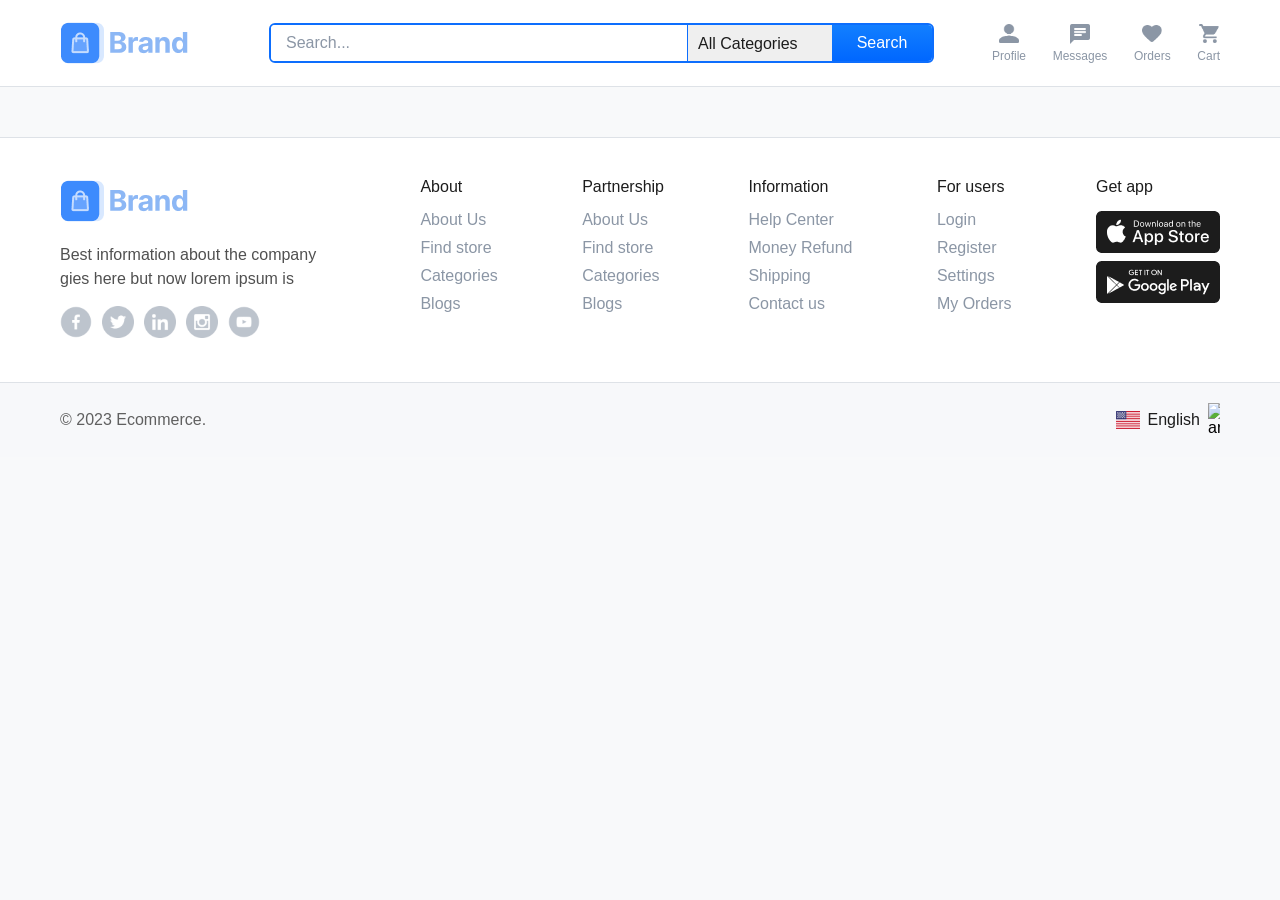
==== Index.html @ 055888f2 "finalized Header & Footer For Week 1" ====
<!DOCTYPE html>
<html lang="en">
<head>
    <meta charset="UTF-8">
    <meta name="viewport" content="width=device-width, initial-scale=1.0">
    <title>web-main</title>
    <link rel="stylesheet" href="style.css">
</head>
<body>
    <header class="main-header">
        <div class="container">
            <div class="logo">
                <img src="assets/Layout/Brand/logo-colored.png" alt="Brand Logo">
            </div>
            <div class="input-container">
                <form action="#" class="input-group">
                    <input type="text" placeholder="Search..." class="search-input">
                    <select class="input-middle">
                        <option value="all">All Categories</option>
                    </select>
                    <button type="submit" class="search-button">Search</button>
                </form>
            </div>
            <div class="user-actions">
            <div class="action-items">
                <img src="assets/header-icons/Profile.png" alt="profile"><span>Profile</span>
            </div>
            <div class="action-items">
                <img src="assets/header-icons/Messages.png" alt="messages"><span>Messages</span>
            </div>
            <div class="action-items">
                <img src="assets/header-icons/Orders.png" alt="orders"><span>Orders</span>
            </div>
            <div class="action-items">
                <img src="assets/header-icons/Cart.png" alt="cart"><span>Cart</span>
            </div>
            </div>
        </div>
    </header>
    <footer class="main-footer">
    <div class="footer-container">
        <div class="footer-col brand-col">
            <div class="footer-logo">
                <img src="assets/Layout/Brand/logo-colored.png" alt="Brand Logo">
            </div>
            <p class="brand-desc">
                Best information about the company gies here but now lorem ipsum is
            </p>
            <div class="social-icons">
                <a href="#"><img src="assets/footer-icons/facebook3.png" alt="fb"></a>
                <a href="#"><img src="assets/footer-icons/twitter.png" alt="tw"></a>
                <a href="#"><img src="assets/footer-icons/linkedin.png" alt="in"></a>
                <a href="#"><img src="assets/footer-icons/instagram.png" alt="ig"></a>
                <a href="#"><img src="assets/footer-icons/youtube.png" alt="yt"></a>
            </div>
        </div>

        <div class="footer-col">
            <h4>About</h4>
            <ul>
                <li><a href="#">About Us</a></li>
                <li><a href="#">Find store</a></li>
                <li><a href="#">Categories</a></li>
                <li><a href="#">Blogs</a></li>
            </ul>
        </div>

        <div class="footer-col">
            <h4>Partnership</h4>
            <ul>
                <li><a href="#">About Us</a></li>
                <li><a href="#">Find store</a></li>
                <li><a href="#">Categories</a></li>
                <li><a href="#">Blogs</a></li>
            </ul>
        </div>

        <div class="footer-col">
            <h4>Information</h4>
            <ul>
                <li><a href="#">Help Center</a></li>
                <li><a href="#">Money Refund</a></li>
                <li><a href="#">Shipping</a></li>
                <li><a href="#">Contact us</a></li>
            </ul>
        </div>

        <div class="footer-col">
            <h4>For users</h4>
            <ul>
                <li><a href="#">Login</a></li>
                <li><a href="#">Register</a></li>
                <li><a href="#">Settings</a></li>
                <li><a href="#">My Orders</a></li>
            </ul>
        </div>

        <div class="footer-col app-col">
            <h4>Get app</h4>
            <div class="app-links">
                <a href="#"><img src="assets/footer-icons/market-button.png" alt="App Store"></a>
                <a href="#"><img src="assets/footer-icons/Group.png" alt="Google Play"></a>
            </div>
        </div>
    </div>

    <div class="footer-bottom">
        <div class="bottom-container">
            <p>© 2023 Ecommerce.</p>
            <div class="language-selector">
    <img src="assets/Layout1/Image/flags/US@2x.png" alt="US Flag" class="flag-img">
    <span>English</span>
    <img src="assets/layout/form/input-group/icon/control/Vector.png" alt="arrow" class="arrow-icon">
</div>
        </div>
    </div>
</footer>
</body>
</html>
---- style.css ----
/* --- Global Styles --- */
* {
    margin: 0;
    padding: 0;
    box-sizing: border-box;
    font-family: 'Inter', sans-serif;
}

body {
    background-color: #f8f9fa;
}

/* --- Layout Container --- */
.container, .footer-container, .bottom-container {
    max-width: 1200px;
    margin: 0 auto;
    padding: 0 20px;
    display: flex;
    justify-content: space-between;
    align-items: center;
}

/* --- HEADER SECTION --- */
.main-header {
    border-bottom: 1px solid #DEE2E7;
    background: #FFFFFF;
    width: 100%;
}

.container {
    height: 86px;
}

.logo img {
    height: 46px;
    display: block;
}

/* Search Bar Group */
.input-group {
    display: flex;
    width: 665px;
    height: 40px;
    border: 2px solid #0D6EFD;
    border-radius: 6px;
    overflow: hidden;
    background-color: #FFFFFF;
}

.search-input {
    flex: 1;
    border: none;
    outline: none;
    padding-left: 15px;
    font-size: 16px;
    color: #1C1C1C;
}

.search-input::placeholder {
    color: #8B96A5;
}

.input-middle {
    width: 145px;
    height: 100%;
    font-weight: 400;
    font-size: 16px;
    padding: 0 30px 0 10px;
    color: #1C1C1C;
    border: none;
    border-left: 1px solid #0D6EFD;
    background-image: url('assets/layout/form/input-group/icon/control/Vector.png');
    background-repeat: no-repeat;
    background-position: right 12px center;
    background-size: 10px;
    appearance: none;
    -webkit-appearance: none;
    cursor: pointer;
    outline: none;
}

.search-button {
    width: 100px;
    height: 100%;
    background: linear-gradient(180deg, #127FFF 0%, #0067FF 100%);
    color: #FFFFFF;
    font-size: 16px;
    font-weight: 500;
    border: none;
    display: flex;
    align-items: center;
    justify-content: center;
    cursor: pointer;
}

/* User Actions (Icons) */
.user-actions {
    display: flex;
    width: 228px; 
    justify-content: space-between; 
}

.action-items {
    display: flex;
    flex-direction: column; 
    align-items: center;
    text-align: center;
    cursor: pointer;
    text-decoration: none;
}

.action-items img {
    width: 20px; 
    height: 20px;
    margin-bottom: 5px;
    object-fit: contain;
}

.action-items span {
    color: #8B96A5; 
    font-size: 12px;
    font-weight: 400;
}

.action-items:hover span {
    color: #0D6EFD; 
}

/* --- FOOTER SECTION --- */
.main-footer {
    background-color: #FFFFFF;
    padding-top: 40px;
    border-top: 1px solid #DEE2E7;
    margin-top: 50px;
}

.footer-container {
    align-items: flex-start; /* Columns ko upar se barabar rakhne ke liye */
    padding-bottom: 40px;
}

.brand-col {
    width: 276px;
}

.brand-desc {
    color: #505050;
    font-size: 16px;
    line-height: 24px;
    margin: 15px 0;
}

.social-icons {
    display: flex;
    gap: 10px;
}

.social-icons img {
    width: 32px;  /* Fixed size for icons */
    height: 32px;
    cursor: pointer;
}

/* Footer Link Columns */
.footer-col h4 {
    font-size: 16px;
    font-weight: 500;
    color: #1C1C1C;
    margin-bottom: 15px;
}

.footer-col ul {
    list-style: none;
}

.footer-col ul li {
    margin-bottom: 10px;
}

.footer-col ul li a {
    text-decoration: none;
    color: #8B96A5; 
    font-size: 16px;
    transition: 0.3s;
}

.footer-col ul li a:hover {
    color: #0D6EFD;
}

/* App Download Column */
.app-col {
    width: 124px;
}

.app-links img {
    width: 124px;
    margin-bottom: 8px;
    cursor: pointer;
    display: block;
}

/* Bottom Copyright Bar */
.footer-bottom {
    background-color: #F7F8FA;
    border-top: 1px solid #DEE2E7;
    padding: 20px 0;
}

.footer-bottom p {
    color: #606060;
    font-size: 16px;
}

.language-selector {
    display: flex;
    align-items: center;
    gap: 8px;
    cursor: pointer;
}

.flag-img {
    width: 24px;
    height: auto;
}

.arrow-icon {
    width: 12px;
    height: auto;
}

.language-selector span {
    font-size: 16px;
    color: #1C1C1C;
}
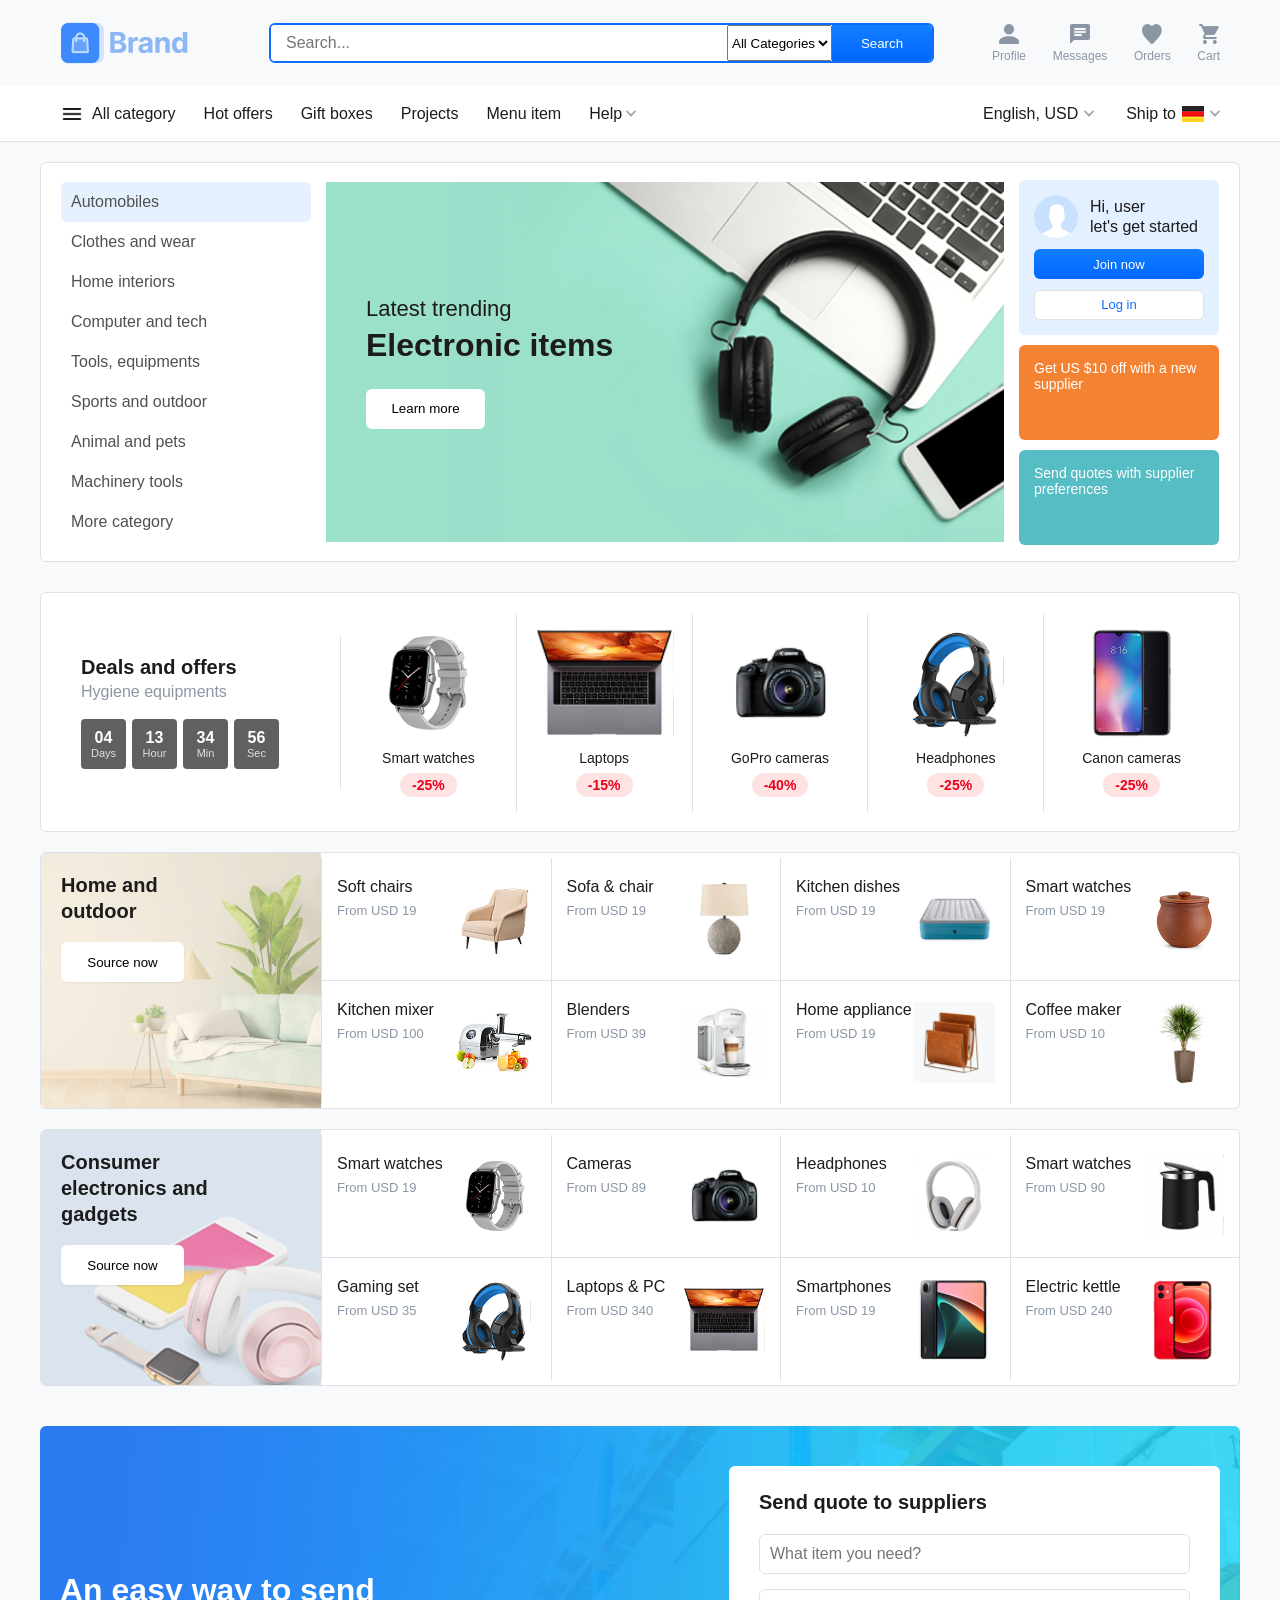
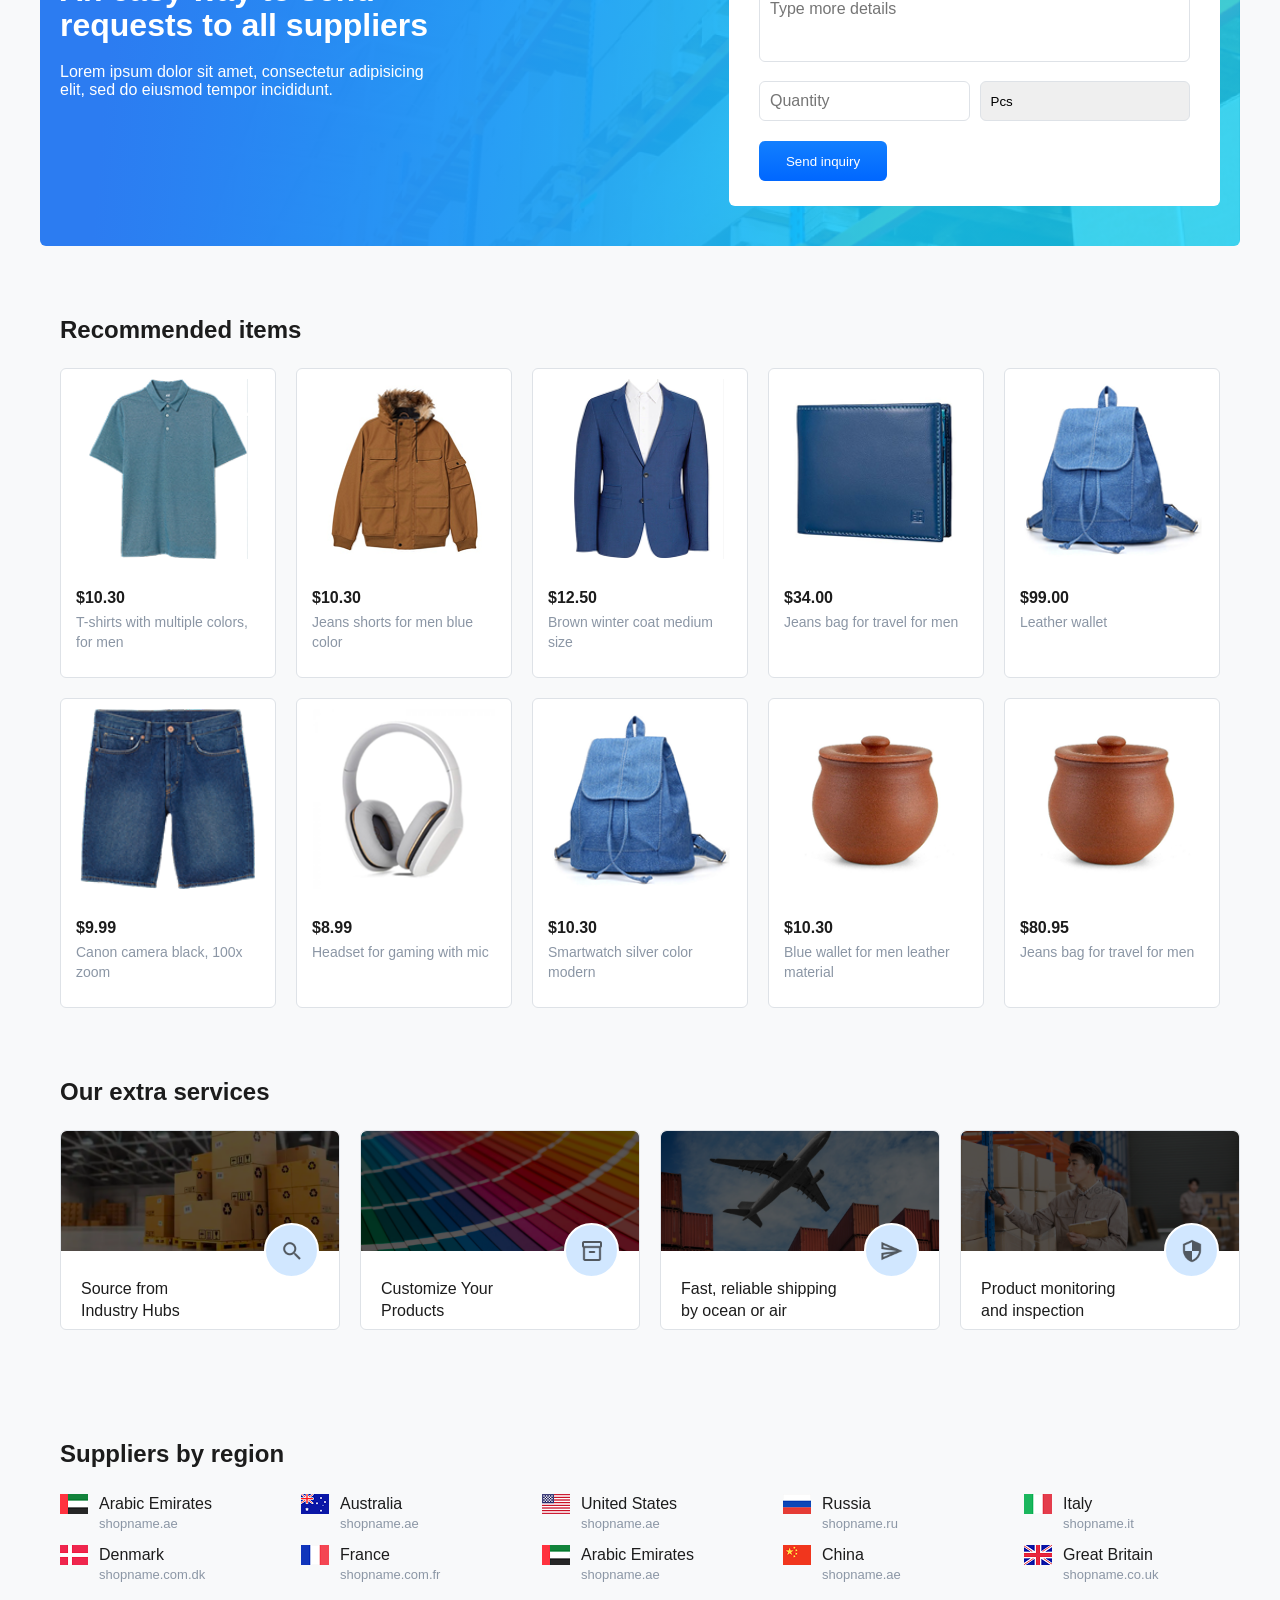
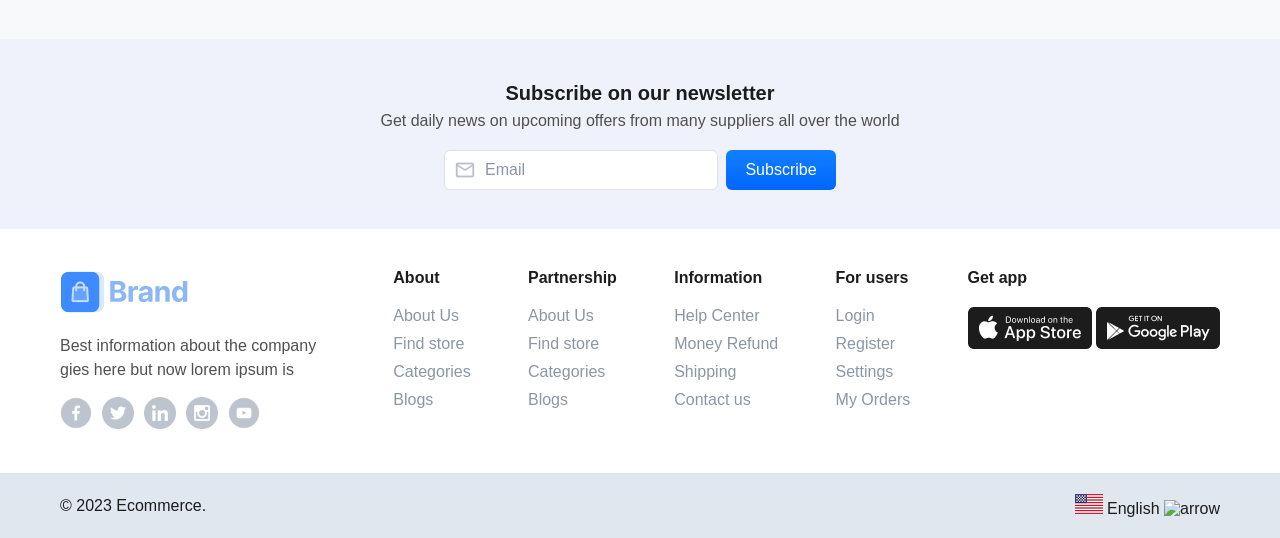
==== commit 6963b9bb: "Final Commit for Week 2 & 3: UI, Responsive & JS Interactivity" ====
--- a/Index.html
+++ b/Index.html
@@ -3,8 +3,9 @@
 <head>
     <meta charset="UTF-8">
     <meta name="viewport" content="width=device-width, initial-scale=1.0">
-    <title>web-main</title>
-    <link rel="stylesheet" href="style.css">
+    <title>Index</title>
+    <link rel="stylesheet" href="Index.css">
+   <!--<link rel="stylesheet" href="style.css">-->
 </head>
 <body>
     <header class="main-header">
@@ -37,6 +38,436 @@
             </div>
         </div>
     </header>
+
+    <nav class="secondary-navbar">
+    <div class="container navbar-inner">
+        <div class="nav-links">
+            <div class="all-category-btn">
+                <img src="assets/header-icons/menu.png" alt="menu" class="menu-icon">
+                <span>All category</span>
+            </div>
+            <ul class="main-nav-list">
+                <li><a href="#">Hot offers</a></li>
+                <li><a href="#">Gift boxes</a></li>
+                <li><a href="#">Projects</a></li>
+                <li><a href="#">Menu item</a></li>
+                <li class="dropdown">
+                    <a href="#">Help</a>
+                    <img src="assets/Layout/Form/input-group/Icon/control/Vector.png" alt="arrow">
+                </li>
+            </ul>
+        </div>
+
+        <div class="nav-settings">
+            <div class="setting-item">
+                <span>English, USD</span>
+                <img src="assets/Layout/Form/input-group/Icon/control/Vector.png" alt="arrow">
+            </div>
+            <div class="setting-item">
+                <span>Ship to</span>
+                <img src="assets/Layout1/Image/flags/DE@2x.png" alt="Flag" class="nav-flag">
+                <img src="assets/Layout/Form/input-group/Icon/control/Vector.png" alt="arrow">
+            </div>
+        </div>
+    </div>
+</nav>
+
+<section class="hero-section">
+    <div class="container hero-inner">
+        
+        <aside class="category-sidebar">
+            <ul>
+                <li class="active"><a href="#">Automobiles</a></li>
+                <li><a href="#">Clothes and wear</a></li>
+                <li><a href="#">Home interiors</a></li>
+                <li><a href="#">Computer and tech</a></li>
+                <li><a href="#">Tools, equipments</a></li>
+                <li><a href="#">Sports and outdoor</a></li>
+                <li><a href="#">Animal and pets</a></li>
+                <li><a href="#">Machinery tools</a></li>
+                <li><a href="#">More category</a></li>
+            </ul>
+        </aside>
+
+        <div class="main-banner">
+            <div class="banner-content">
+                <h3>Latest trending</h3>
+                <h1>Electronic items</h1>
+                <button class="learn-more-btn">Learn more</button>
+            </div>
+        </div>
+
+        <div class="right-panel">
+            <div class="user-card">
+                <div class="user-info">
+                    <img src="assets/Avatar.png" alt="User">
+                    <p>Hi, user <br> let's get started</p>
+                </div>
+                <button class="btn-primary">Join now</button>
+                <button class="btn-secondary">Log in</button>
+            </div>
+            
+            <div class="offer-box orange">
+                <p>Get US $10 off with a new supplier</p>
+            </div>
+            
+            <div class="offer-box teal">
+                <p>Send quotes with supplier preferences</p>
+            </div>
+        </div>
+
+    </div>
+</section>
+
+<section class="deals-section">
+    <div class="container deals-inner">
+        
+        <div class="countdown-box">
+            <div class="deals-info">
+                <h3>Deals and offers</h3>
+                <p>Hygiene equipments</p>
+            </div>
+            <div class="timer">
+                <div class="time-unit"><span>04</span><p>Days</p></div>
+                <div class="time-unit"><span>13</span><p>Hour</p></div>
+                <div class="time-unit"><span>34</span><p>Min</p></div>
+                <div class="time-unit"><span>56</span><p>Sec</p></div>
+            </div>
+        </div>
+
+        <div class="deals-grid">
+            <div class="deal-item">
+                <img src="assets/Image/tech/8.png
+                " alt="Smart watches">
+                <p class="product-name">Smart watches</p>
+                <span class="discount">-25%</span>
+            </div>
+            <div class="deal-item">
+                <img src="assets/Image/tech/image 34.png" alt="Laptops">
+                <p class="product-name">Laptops</p>
+                <span class="discount">-15%</span>
+            </div>
+            <div class="deal-item">
+                <img src="assets/Image/tech/6.png" alt="GoPro cameras">
+                <p class="product-name">GoPro cameras</p>
+                <span class="discount">-40%</span>
+            </div>
+            <div class="deal-item">
+                <img src="assets/Image/tech/image 29.png" alt="Headphones">
+                <p class="product-name">Headphones</p>
+                <span class="discount">-25%</span>
+            </div>
+            <div class="deal-item">
+                <img src="assets/Image/tech/image 23.png" alt="Canon cameras">
+                <p class="product-name">Canon cameras</p>
+                <span class="discount">-25%</span>
+            </div>
+        </div>
+
+    </div>
+</section>
+
+
+
+<section class="category-block">
+    <div class="container block-inner">
+        <div class="block-aside outdoor-bg">
+            <h4>Home and <br> outdoor</h4>
+            <button class="source-btn">Source now</button>
+        </div>
+        <div class="block-grid">
+            <div class="grid-item">
+                <div class="item-info"><p>Soft chairs</p><span>From USD 19</span></div>
+                <img src="assets/Image/interior/1.png" alt="chair">
+            </div>
+            <div class="grid-item">
+                <div class="item-info"><p>Sofa & chair</p><span>From USD 19</span></div>
+                <img src="assets/Image/interior/6.png" alt="lamp">
+            </div>
+            <div class="grid-item">
+                <div class="item-info"><p>Kitchen dishes</p><span>From USD 19</span></div>
+                <img src="assets/Image/interior/image 93.png" alt="dishes">
+            </div>
+            <div class="grid-item">
+                <div class="item-info"><p>Smart watches</p><span>From USD 19</span></div>
+                <img src="assets/Image/interior/3.png" alt="pot">
+            </div>
+            <div class="grid-item">
+                <div class="item-info"><p>Kitchen mixer</p><span>From USD 100</span></div>
+                <img src="assets/Image/interior/9.png" alt="mixer">
+            </div>
+            <div class="grid-item">
+                <div class="item-info"><p>Blenders</p><span>From USD 39</span></div>
+                <img src="assets/Image/interior/8.png" alt="blender">
+            </div>
+            <div class="grid-item">
+                <div class="item-info"><p>Home appliance</p><span>From USD 19</span></div>
+                <img src="assets/Image/interior/7.png" alt="fridge">
+            </div>
+            <div class="grid-item">
+                <div class="item-info"><p>Coffee maker</p><span>From USD 10</span></div>
+                <img src="assets/Image/interior/image 89.png" alt="plant">
+            </div>
+        </div>
+    </div>
+</section>
+
+<section class="category-block">
+    <div class="container block-inner">
+        <div class="block-aside electronics-bg">
+            <h4>Consumer <br> electronics and <br> gadgets</h4>
+            <button class="source-btn">Source now</button>
+        </div>
+        <div class="block-grid">
+            <div class="grid-item">
+                <div class="item-info"><p>Smart watches</p><span>From USD 19</span></div>
+                <img src="assets/Image/tech/8.png" alt="watch">
+            </div>
+            <div class="grid-item">
+                <div class="item-info"><p>Cameras</p><span>From USD 89</span></div>
+                <img src="assets/Image/tech/6.png" alt="camera">
+            </div>
+            <div class="grid-item">
+                <div class="item-info"><p>Headphones</p><span>From USD 10</span></div>
+                <img src="assets/Image/tech/image 86.png" alt="headphone">
+            </div>
+            <div class="grid-item">
+                <div class="item-info"><p>Smart watches</p><span>From USD 90</span></div>
+                <img src="assets/Image/tech/image 85.png" alt="kettle">
+            </div>
+            <div class="grid-item">
+                <div class="item-info"><p>Gaming set</p><span>From USD 35</span></div>
+                <img src="assets/Image/tech/image 29.png" alt="gaming">
+            </div>
+            <div class="grid-item">
+                <div class="item-info"><p>Laptops & PC</p><span>From USD 340</span></div>
+                <img src="assets/Image/tech/image 34.png" alt="laptop">
+            </div>
+            <div class="grid-item">
+                <div class="item-info"><p>Smartphones</p><span>From USD 19</span></div>
+                <img src="assets/Image/tech/image 32.png" alt="phone">
+            </div>
+            <div class="grid-item">
+                <div class="item-info"><p>Electric kettle</p><span>From USD 240</span></div>
+                <img src="assets/Image/tech/image 33.png" alt="kettle">
+            </div>
+        </div>
+    </div>
+</section>
+
+<section class="inquiry-section">
+    <div class="container inquiry-inner">
+        
+        <div class="inquiry-banner">
+            <div class="banner-text">
+                <h2>An easy way to send <br> requests to all suppliers</h2>
+                <p>Lorem ipsum dolor sit amet, consectetur adipisicing <br> elit, sed do eiusmod tempor incididunt.</p>
+            </div>
+        </div>
+
+        <div class="inquiry-form-card">
+            <h3>Send quote to suppliers</h3>
+            <form action="#">
+                <div class="form-group">
+                    <input type="text" placeholder="What item you need?" class="form-input">
+                </div>
+                <div class="form-group">
+                    <textarea placeholder="Type more details" class="form-textarea"></textarea>
+                </div>
+                <div class="form-row">
+                    <input type="number" placeholder="Quantity" class="form-input qty">
+                    <select class="form-select">
+                        <option value="pcs">Pcs</option>
+                        <option value="kg">Kg</option>
+                    </select>
+                </div>
+                <button type="submit" class="send-inquiry-btn">Send inquiry</button>
+            </form>
+        </div>
+
+    </div>
+</section>
+
+<section class="recommended-section">
+    <div class="container-stack">
+        <h3 class="section-title">Recommended items</h3>
+        <div class="recommend-grid">
+            <div class="recommend-card">
+                <img src="assets/Layout/alibaba/Image/cloth/Bitmap.png" alt="T-shirts">
+                <div class="card-info"><p class="price">$10.30</p><p class="desc">T-shirts with multiple colors, for men</p></div>
+            </div>
+            <div class="recommend-card">
+                <img src="assets/Layout/alibaba/Image/cloth/2 1.png" alt="Jacket">
+                <div class="card-info"><p class="price">$10.30</p><p class="desc">Jeans shorts for men blue color</p></div>
+            </div>
+            <div class="recommend-card">
+                <img src="assets/Layout/alibaba/Image/cloth/image 30.png" alt="Suit">
+                <div class="card-info"><p class="price">$12.50</p><p class="desc">Brown winter coat medium size</p></div>
+            </div>
+            <div class="recommend-card">
+                <img src="assets/Layout/alibaba/Image/cloth/image 24.png" alt="Wallet">
+                <div class="card-info"><p class="price">$34.00</p><p class="desc">Jeans bag for travel for men</p></div>
+            </div>
+            <div class="recommend-card">
+                <img src="assets/Layout/alibaba/Image/cloth/image 26.png" alt="Bag">
+                <div class="card-info"><p class="price">$99.00</p><p class="desc">Leather wallet</p></div>
+            </div>
+            <div class="recommend-card">
+                <img src="assets/Layout/alibaba/Image/cloth/Bitmap (2).png" alt="Shorts">
+                <div class="card-info"><p class="price">$9.99</p><p class="desc">Canon camera black, 100x zoom</p></div>
+            </div>
+            <div class="recommend-card">
+                <img src="assets/Layout/alibaba/Image/tech/image 86.png" alt="Headphone">
+                <div class="card-info"><p class="price">$8.99</p><p class="desc">Headset for gaming with mic</p></div>
+            </div>
+            <div class="recommend-card">
+                <img src="assets/Layout/alibaba/Image/cloth/image 26.png" alt="Blue Bag">
+                <div class="card-info"><p class="price">$10.30</p><p class="desc">Smartwatch silver color modern</p></div>
+            </div>
+            <div class="recommend-card">
+                <img src="assets/Layout/alibaba/Image/interior/image 90.png" alt="Pot">
+                <div class="card-info"><p class="price">$10.30</p><p class="desc">Blue wallet for men leather material</p></div>
+            </div>
+            <div class="recommend-card">
+                <img src="assets/Layout/alibaba/Image/interior/image 90.png" alt="Kettle">
+                <div class="card-info"><p class="price">$80.95</p><p class="desc">Jeans bag for travel for men</p></div>
+            </div>
+        </div>
+    </div>
+</section>
+
+<section class="services-section">
+    <div class="container-stack">
+        <h3 class="section-title">Our extra services</h3>
+        <div class="services-grid">
+            <div class="service-card">
+                <div class="service-img-box">
+                    <img src="assets/Layout/alibaba/Image/interior/Mask group.png" alt="Industry Hubs">
+                    <div class="service-icon"><img src="assets/Layout/alibaba/Image/interior/search.png"></div>
+                </div>
+                <p>Source from <br> Industry Hubs</p>
+            </div>
+            <div class="service-card">
+                <div class="service-img-box">
+                    <img src="assets/Layout/alibaba/Image/interior/Mask group1.png" alt="Customize">
+                    <div class="service-icon"><img src="assets/Layout/alibaba/Image/interior/inventory_2.png"></div>
+                </div>
+                <p>Customize Your <br> Products</p>
+            </div>
+            <div class="service-card">
+                <div class="service-img-box">
+                    <img src="assets/Layout/alibaba/Image/interior/Mask group2.png" alt="Shipping">
+                    <div class="service-icon"><img src="assets/Layout/alibaba/Image/interior/send.png"></div>
+                </div>
+                <p>Fast, reliable shipping <br> by ocean or air</p>
+            </div>
+            <div class="service-card">
+                <div class="service-img-box">
+                    <img src="assets/Layout/alibaba/Image/interior/Mask group4.png" alt="Inspection">
+                    <div class="service-icon"><img src="assets/Layout/alibaba/Image/interior/security.png"></div>
+                </div>
+                <p>Product monitoring <br> and inspection</p>
+            </div>
+        </div>
+    </div>
+</section>
+
+<section class="region-section">
+    <div class="container-stack">
+        <h3 class="section-title">Suppliers by region</h3>
+        <div class="region-grid">
+            <div class="region-item">
+                <img src="assets/Layout1/Image/flags/AE@2x.png" alt="UAE">
+                <div class="region-info">
+                    <p class="region-name">Arabic Emirates</p>
+                    <span class="region-url">shopname.ae</span>
+                </div>
+            </div>
+            <div class="region-item">
+                <img src="assets/Layout1/Image/flags/icon.png" alt="Australia">
+                <div class="region-info">
+                    <p class="region-name">Australia</p>
+                    <span class="region-url">shopname.ae</span>
+                </div>
+            </div>
+            <div class="region-item">
+                <img src="assets/Layout1/Image/flags/US@2x.png" alt="United States">
+                <div class="region-info">
+                    <p class="region-name">United States</p>
+                    <span class="region-url">shopname.ae</span>
+                </div>
+            </div>
+            <div class="region-item">
+                <img src="assets/Layout1/Image/flags/RU@2x.png" alt="Russia">
+                <div class="region-info">
+                    <p class="region-name">Russia</p>
+                    <span class="region-url">shopname.ru</span>
+                </div>
+            </div>
+            <div class="region-item">
+                <img src="assets/Layout1/Image/flags/IT@2x.png" alt="Italy">
+                <div class="region-info">
+                    <p class="region-name">Italy</p>
+                    <span class="region-url">shopname.it</span>
+                </div>
+            </div>
+            <div class="region-item">
+                <img src="assets/Layout1/Image/flags/DK@2x.png" alt="Denmark">
+                <div class="region-info">
+                    <p class="region-name">Denmark</p>
+                    <span class="region-url">shopname.com.dk</span>
+                </div>
+            </div>
+            <div class="region-item">
+                <img src="assets/Layout1/Image/flags/FR@2x.png" alt="France">
+                <div class="region-info">
+                    <p class="region-name">France</p>
+                    <span class="region-url">shopname.com.fr</span>
+                </div>
+            </div>
+            <div class="region-item">
+                <img src="assets/Layout1/Image/flags/AE@2x.png" alt="Arabic Emirates">
+                <div class="region-info">
+                    <p class="region-name">Arabic Emirates</p>
+                    <span class="region-url">shopname.ae</span>
+                </div>
+            </div>
+            <div class="region-item">
+                <img src="assets/Layout1/Image/flags/CN@2x.png" alt="China">
+                <div class="region-info">
+                    <p class="region-name">China</p>
+                    <span class="region-url">shopname.ae</span>
+                </div>
+            </div>
+            <div class="region-item">
+                <img src="assets/Layout1/Image/flags/GB@2x.png" alt="Great Britain">
+                <div class="region-info">
+                    <p class="region-name">Great Britain</p>
+                    <span class="region-url">shopname.co.uk</span>
+                </div>
+            </div>
+        </div>
+    </div>
+</section>
+
+<section class="newsletter-section">
+    <div class="newsletter-inner">
+        <div class="newsletter-content">
+            <h3 class="newsletter-title">Subscribe on our newsletter</h3>
+            <p class="newsletter-desc">Get daily news on upcoming offers from many suppliers all over the world</p>
+        </div>
+        <form class="newsletter-form">
+            <div class="email-input-wrapper">
+                <img src="assets/Layout1/Image/flags/email.png" alt="email" class="email-icon-inner">
+                <input type="email" placeholder="Email" class="newsletter-input">
+            </div>
+            <button type="submit" class="subscribe-btn">Subscribe</button>
+        </form>
+    </div>
+</section>
+
+
+
     <footer class="main-footer">
     <div class="footer-container">
         <div class="footer-col brand-col">
@@ -116,4 +547,4 @@
     </div>
 </footer>
 </body>
-</html>+</html>
--- a/Index.css
+++ b/Index.css
@@ -0,0 +1,1091 @@
+
+/* --- 1. Global Styles --- */
+* {
+    margin: 0;
+    padding: 0;
+    box-sizing: border-box;
+    font-family: 'Inter', sans-serif;
+}
+
+body {
+    background-color: #F8F9FA;
+    color: #1C1C1C;
+}
+
+/* --- 2. Standard Layout Container --- */
+.container, .navbar-inner,  .deals-inner, .block-inner, .inquiry-inner, .footer-container, .bottom-container {
+    max-width: 1200px;
+    margin: 0 auto;
+    padding: 0 20px;
+    display: flex;
+    justify-content: space-between;
+    align-items: center;
+}
+/*changes i done*/
+.hero-inner{
+    background: #FFFFFF;
+    border: 1px solid #DEE2E7;
+    border-radius: 6px;
+    padding: 20px;
+    height: 400px; /* Puray container ki height */
+    display: flex;
+    justify-content: space-between; /* Items ko barabar phailane ke liye */
+    align-items: flex-start;
+    gap: 15px; /* Gaps as per Figma */
+}
+
+/* --- 3. MAIN HEADER SECTION --- */
+.main-banner {
+    flex: none; /* Auto stretch band karne ke liye */
+    width: 665px; /* Exact Figma Width */
+    height: 360px; /* Exact Figma Height */
+    background: #ADEBD2 url('assets/Image/backgrounds/Banner-board-800x420\ 2.png') no-repeat right center;
+    background-size: cover;
+    padding: 40px;
+    display: flex;
+    flex-direction: column;
+    justify-content: center;
+}
+/*till this i did */
+.main-header .container {
+    height: 86px;
+}
+
+.logo img {
+    height: 46px;
+    display: block;
+}
+
+.input-group {
+    display: flex;
+    width: 665px;
+    height: 40px;
+    border: 2px solid #0D6EFD;
+    border-radius: 6px;
+    overflow: hidden;
+}
+
+.search-input {
+    flex: 1;
+    border: none;
+    padding-left: 15px;
+    font-size: 16px;
+    outline: none;
+}
+
+.search-button {
+    width: 100px;
+    background: linear-gradient(180deg, #127FFF 0%, #0067FF 100%);
+    color: #FFFFFF;
+    border: none;
+    cursor: pointer;
+    font-weight: 500;
+}
+
+.user-actions {
+    display: flex;
+    width: 228px; 
+    justify-content: space-between; 
+}
+
+.action-items {
+    display: flex;
+    flex-direction: column; 
+    align-items: center;
+    text-align: center;
+    cursor: pointer;
+}
+
+.action-items img {
+    width: 20px; 
+    height: 20px;
+    margin-bottom: 5px;
+}
+
+.action-items span {
+    color: #8B96A5; 
+    font-size: 12px;
+}
+
+/* --- 4. SECONDARY NAVBAR --- */
+.secondary-navbar {
+    height: 56px;
+    background-color: #FFFFFF;
+    border-bottom: 1px solid #DEE2E7;
+    width: 100%;
+}
+
+.navbar-inner {
+    height: 100%;
+}
+
+.nav-links {
+    display: flex;
+    align-items: center;
+}
+
+.all-category-btn {
+    display: flex;
+    align-items: center;
+    gap: 8px;
+    font-weight: 500;
+    font-size: 16px;
+    margin-right: 28px; 
+    cursor: pointer;
+}
+
+.menu-icon {
+    width: 24px;
+}
+
+.main-nav-list {
+    display: flex;
+    list-style: none;
+    gap: 28px;
+}
+
+.main-nav-list li a {
+    text-decoration: none;
+    color: #1C1C1C;
+    font-size: 16px;
+    font-weight: 500;
+}
+
+.dropdown {
+    display: flex;
+    align-items: center;
+    gap: 4px;
+}
+
+.dropdown img, .setting-item img:not(.nav-flag) {
+    width: 10px;
+    height: auto;
+}
+
+.nav-settings {
+    display: flex;
+    gap: 32px;
+}
+
+.setting-item {
+    display: flex;
+    align-items: center;
+    gap: 6px;
+    font-weight: 500;
+    font-size: 16px;
+}
+
+.nav-flag {
+    width: 22px;
+}
+
+/* --- 5. HERO SECTION --- */
+.hero-section {
+    padding: 20px 0;
+}
+
+.hero-inner {
+    background: #FFFFFF;
+    border: 1px solid #DEE2E7;
+    border-radius: 6px;
+    padding: 20px;
+    height: 400px;
+    gap: 15px;
+    align-items: stretch;
+}
+
+.category-sidebar {
+    width: 250px;
+}
+
+.category-sidebar ul {
+    list-style: none;
+}
+
+.category-sidebar ul li {
+    height: 40px;
+    display: flex;
+    align-items: center;
+    padding: 0 10px;
+    border-radius: 6px;
+}
+
+.category-sidebar ul li.active, .category-sidebar ul li:hover {
+    background-color: #E5F1FF;
+}
+
+.category-sidebar ul li a {
+    text-decoration: none;
+    color: #505050;
+    font-size: 16px;
+}
+
+.main-banner {
+    flex: 1;
+    background: #ADEBD2 url('assets/Image/backgrounds/Banner-board-800x420\ 2.png') no-repeat right center;
+    background-size: cover;
+    padding: 40px;
+    display: flex;
+    flex-direction: column;
+    justify-content: center;
+}
+
+.banner-content h3 {
+    font-size: 22px;
+    font-weight: 400;
+    margin-bottom: 5px;
+}
+
+.banner-content h1 {
+    font-size: 32px;
+    font-weight: 700;
+    margin-bottom: 25px;
+}
+
+.learn-more-btn {
+    width: 119px;
+    height: 40px;
+    background: #FFFFFF;
+    border: none;
+    border-radius: 6px;
+    font-weight: 500;
+    cursor: pointer;
+}
+
+.right-panel {
+    width: 200px;
+    display: flex;
+    flex-direction: column;
+    gap: 10px;
+}
+
+.user-card {
+    background: #E3F0FF;
+    padding: 15px;
+    border-radius: 6px;
+    height: 155px;
+    display: flex;
+    flex-direction: column;
+    justify-content: space-between;
+}
+
+.user-info {
+    display: flex;
+    align-items: center;
+    gap: 12px;
+}
+
+.user-info img {
+    width: 44px;
+    height: 44px;
+    border-radius: 50%;
+    object-fit: cover;
+}
+
+.user-info p {
+    font-size: 16px;
+    line-height: 1.2;
+}
+
+.btn-primary {
+    width: 100%;
+    height: 30px;
+    background: linear-gradient(180deg, #127FFF 0%, #0067FF 100%);
+    color: white;
+    border: none;
+    border-radius: 6px;
+    cursor: pointer;
+    font-weight: 500;
+    font-size: 13px;
+}
+
+.btn-secondary {
+    width: 100%;
+    height: 30px;
+    background: white;
+    color: #0D6EFD;
+    border: 1px solid #DEE2E7;
+    border-radius: 6px;
+    cursor: pointer;
+    font-weight: 500;
+    font-size: 13px;
+}
+
+.offer-box {
+    height: 95px;
+    padding: 15px;
+    border-radius: 6px;
+    color: white;
+    font-size: 14px;
+}
+
+.offer-box.orange { background: #F38332; }
+.offer-box.teal { background: #55BDC3; }
+
+/* --- 6. DEALS AND OFFERS SECTION --- */
+.deals-section {
+    padding: 10px 0 20px;
+}
+
+.deals-inner {
+    display: flex;
+    background: #FFFFFF;
+    border: 1px solid #DEE2E7;
+    border-radius: 6px;
+    height: 240px; 
+    padding: 0;
+    overflow: hidden;
+    align-items: stretch;
+}
+
+.countdown-box {
+    width: 280px;
+    padding: 20px;
+    border-right: 1px solid #DEE2E7;
+    display: flex;
+    flex-direction: column;
+    justify-content: center;
+}
+
+.deals-info h3 { 
+    font-size: 20px; 
+    font-weight: 600; 
+    color: #1C1C1C;
+    margin-bottom: 4px;
+}
+
+.deals-info p { 
+    color: #8B96A5; 
+    font-size: 16px; 
+    margin-bottom: 18px; 
+}
+
+.timer { display: flex; gap: 6px; }
+
+.time-unit {
+    width: 45px;
+    height: 50px;
+    background: #606060;
+    color: #FFFFFF;
+    border-radius: 4px;
+    display: flex;
+    flex-direction: column;
+    align-items: center;
+    justify-content: center;
+}
+
+.time-unit span { font-size: 16px; font-weight: 700; }
+.time-unit p { font-size: 11px; opacity: 0.8; }
+
+.deals-grid {
+    flex: 1;
+    display: flex;
+}
+
+.deal-item {
+    flex: 1;
+    display: flex;
+    flex-direction: column;
+    align-items: center;
+    justify-content: center;
+    padding: 15px;
+    border-right: 1px solid #DEE2E7;
+    transition: 0.2s;
+}
+
+.deal-item:last-child { border-right: none; }
+
+.deal-item img {
+    height: 110px;
+    object-fit: contain;
+    margin-bottom: 12px;
+}
+
+.product-name {
+    font-size: 14px;
+    color: #1C1C1C;
+    margin-bottom: 7px;
+}
+
+.discount {
+    background-color: #FFE3E3; 
+    color: #EB001B; 
+    padding: 4px 12px;
+   /* width: 61px;
+    height: 28px;*/
+    border-radius: 20px; 
+   /* display: flex;
+    align-items: center;
+    justify-content: center;*/
+    font-size: 14px;
+    font-weight: 600;
+}
+
+.deal-item:hover { background-color: #F7F8FA; }
+
+/* --- 7. CATEGORY BLOCKS (HOME & ELECTRONICS) --- */
+.category-block {
+    padding-bottom: 20px;
+}
+
+.block-inner {
+    max-width: 1200px;
+    margin: 0 auto;
+    background: #FFFFFF;
+    border: 1px solid #DEE2E7;
+    border-radius: 6px;
+    height: 257px; 
+    display: flex;
+    overflow: hidden; /* */
+    align-items: stretch; /* */
+    
+    /* YEH SABSE ZARURI LINE HAI: */
+    padding: 0 !important; /* Is se wo 20px ka green gap (padding) khatam ho jayega */
+}
+.block-aside {
+    padding: auto; /* Background image khud padding handle karegi content ke liye */
+    flex-shrink: 0; /* Taake container aside ko chota na kare */
+}
+
+/* --- Home and Outdoor Banner Fix --- */
+.outdoor-bg {
+    width: 280px; /* */
+    height: 257px; /* */
+    background-image: url('assets/Image/backgrounds/Group\ 969.png');
+    background-repeat: no-repeat;
+    background-position: left center;
+    background-size: cover; /* Ye image ko proportional rakhte hue box fill karega */
+    padding: 20px;
+    display: flex;
+    flex-direction: column;
+    justify-content: flex-start;
+    border-radius: 6px 0 0 6px; /* Sirf left side ke corners round honge */
+    margin: 0; /* Kisi bhi qism ka margin hata dein */
+}
+
+/* --- Consumer Electronics Banner Fix --- */
+.electronics-bg {
+    width: 280px; /* */
+    height: 257px; /* */
+    background-image: url('assets/Image/backgrounds/image\ 98.png');
+    background-repeat: no-repeat;
+    background-position: center;
+    background-size: cover; /* Bilkul edges tak image phel jayegi */
+    padding: 20px;
+    display: flex;
+    flex-direction: column;
+    justify-content: flex-start;
+    border-radius: 6px 0 0 6px;
+    margin: 0;
+}
+.block-aside h4 {
+    font-size: 20px; /* */
+    font-weight: 600;
+    line-height: 26px;
+    margin-bottom: 18px;
+    position: relative; /* Image ke upar text clear dikhane ke liye */
+    z-index: 2;
+}
+
+.source-btn {
+    width: 123px; /* */
+    height: 40px;
+    background: #FFFFFF;
+    border: none;
+    border-radius: 6px;
+    font-weight: 500;
+    cursor: pointer;
+    box-shadow: 0px 1px 2px rgba(56, 56, 56, 0.08);
+    position: relative;
+    z-index: 2;
+}
+.block-grid {
+    flex: 1;
+    display: grid;
+    grid-template-columns: repeat(4, 1fr);
+    grid-template-rows: repeat(2, 1fr);
+}
+
+.grid-item {
+    padding: 20px 15px;
+    border-left: 1px solid #DEE2E7;
+    border-bottom: 1px solid #DEE2E7;
+    display: flex;
+    justify-content: space-between;
+    transition: 0.2s;
+    cursor: pointer;
+}
+
+.grid-item:nth-child(n+5) { border-bottom: none; }
+
+.item-info p {
+    font-size: 16px;
+    color: #1C1C1C;
+    margin-bottom: 5px;
+}
+
+.item-info span {
+    font-size: 13px;
+    color: #8B96A5;
+}
+
+.grid-item img {
+    width: 82px;
+    height: 82px;
+    object-fit: contain;
+    align-self: flex-end;
+}
+
+.grid-item:hover { background-color: #F7F8FA; }
+
+/* --- 8. INQUIRY SECTION --- */
+.inquiry-section {
+    padding: 20px 0;
+}
+
+.inquiry-inner {
+    height: 420px; 
+    background: linear-gradient(94.99deg, #2C7CF1 7.1%, rgba(0, 209, 255, 0.5) 70.59%), 
+                url('assets/Image/backgrounds/Group\ 982.png') no-repeat center/cover;
+    border-radius: 6px;
+    padding: 40px; 
+    align-items: flex-start; 
+}
+
+.inquiry-banner {
+    max-width: 440px; 
+    color: #FFFFFF;
+}
+
+.inquiry-banner h2 {
+    font-size: 32px; 
+    font-weight: 600;
+    margin-bottom: 20px;
+    line-height: 1.1;
+}
+
+.inquiry-form-card {
+    width: 491px; 
+    background: #FFFFFF;
+    border-radius: 6px;
+    padding: 25px 30px;
+}
+
+.inquiry-form-card h3 {
+    font-size: 20px; 
+    font-weight: 600;
+    margin-bottom: 20px;
+}
+
+.form-group { margin-bottom: 15px; }
+
+.form-input, .form-textarea {
+    width: 100%;
+    border: 1px solid #DEE2E7; 
+    border-radius: 6px;
+    padding: 10px;
+    font-size: 16px;
+    outline: none;
+}
+
+.form-input { height: 40px; }
+.form-textarea { height: 73px; resize: none; }
+
+.form-row {
+    display: flex;
+    gap: 10px;
+    margin-bottom: 20px;
+}
+
+.qty-input {
+    width: 111px;
+    height: 40px;
+    border: 1px solid #DEE2E7;
+    border-radius: 6px;
+    padding: 0 10px;
+}
+
+.form-select-container {
+    position: relative;
+    width: 111px;
+}
+
+.form-select {
+    width: 100%;
+    height: 40px;
+    border: 1px solid #DEE2E7;
+    border-radius: 6px;
+    padding: 0 10px;
+    appearance: none; 
+    background-image: url('assets/expand_more.png'); 
+    background-repeat: no-repeat;
+    background-position: right 10px center;
+    background-size: 12px;
+}
+
+.send-inquiry-btn {
+    width: 128px;
+    height: 40px;
+    background: linear-gradient(180deg, #127FFF 0%, #0067FF 100%);
+    color: #FFFFFF;
+    border: none;
+    border-radius: 6px;
+    font-weight: 500;
+    cursor: pointer;
+}
+
+/* --- 9. RECOMMENDED ITEMS (220px x 310px as per Figma) --- */
+.recommended-section { padding: 30px 0; }
+.section-title { font-size: 24px; font-weight: 600; margin-bottom: 20px; }
+
+.recommend-grid {
+    display: grid;
+    grid-template-columns: repeat(5, 1fr); /* Row mein 5 items */
+    gap: 20px;
+}
+
+.recommend-card {
+    background: #FFFFFF;
+    border: 1px solid #DEE2E7;
+    border-radius: 6px;
+    padding: 10px;
+    height: 310px;
+    display: flex;
+    flex-direction: column;
+    transition: 0.3s;
+}
+
+.recommend-card img {
+    width: 100%;
+    height: 180px;
+    object-fit: contain;
+    margin-bottom: 15px;
+}
+
+.card-info { padding: 5px; }
+.recommend-card .price { font-size: 16px; font-weight: 600; margin-bottom: 5px; }
+.recommend-card .desc { font-size: 14px; color: #8B96A5; line-height: 20px; }
+
+/* --- 10. EXTRA SERVICES (280px x 200px as per Figma) --- */
+.services-section { padding-bottom: 50px; }
+.services-grid { display: grid; grid-template-columns: repeat(4, 1fr); gap: 20px; }
+
+.service-card {
+    background: #FFFFFF;
+    border: 1px solid #E0E0E0;
+    border-radius: 6px;
+    height: 200px;
+    width: 280px;
+    position: relative;
+    overflow: visible; /* Forces circle to show outside */
+}
+
+.service-img-box {
+    height: 120px;
+    position: relative;
+    background: #000;
+    border-radius: 6px 6px 0 0;
+    overflow: visible; /* Crucial for icon overlap */
+}
+
+.service-img-box img { width: 100%; height: 100%; object-fit: cover; border-radius: 6px 6px 0 0; opacity: 0.8; }
+
+.service-icon {
+    width: 55px; 
+    height: 55px;
+    background: #D1E7FF;
+    border: 2px solid #FFFFFF;
+    border-radius: 50%;
+    display: flex;
+    align-items: center;
+    justify-content: center;
+    position: absolute;
+    bottom: -27.5px; /* Exactly half-out */
+    right: 20px;
+    z-index: 99;
+}
+.service-icon img { 
+    width: 24px; /* Fixed small size */
+    height: 24px; 
+    object-fit: contain; 
+}
+
+.service-card p {
+    padding: 40px 20px 0px 20px; /* Spacing from left border and top icon */
+    font-size: 16px;
+    font-weight: 500;
+    line-height: 22px;
+}
+
+/* --- 11. FOOTER SECTION --- */
+.main-footer {
+    background-color: #FFFFFF;
+    padding-top: 40px;
+    border-top: 1px solid #DEE2E7;
+    margin-top: 60px;
+}
+
+.footer-container {
+    align-items: flex-start;
+    padding-bottom: 40px;
+}
+
+.brand-col { width: 276px; }
+
+.brand-desc {
+    color: #505050;
+    font-size: 16px;
+    line-height: 24px;
+    margin: 15px 0;
+}
+
+.social-icons { display: flex; gap: 10px; }
+.social-icons img { width: 32px; height: 32px; }
+
+.footer-col h4 {
+    font-size: 16px;
+    font-weight: 600;
+    margin-bottom: 15px;
+}
+
+.footer-col ul { list-style: none; }
+.footer-col ul li { margin-bottom: 10px; }
+.footer-col ul li a {
+    text-decoration: none;
+    color: #8B96A5;
+    font-size: 16px;
+}
+
+.footer-bottom {
+    background-color: #F7F8FA;
+    border-top: 1px solid #DEE2E7;
+    padding: 20px 0;
+}
+
+/* --- 1. Global & Header/Footer Protected --- */
+* { margin: 0; padding: 0; box-sizing: border-box; font-family: 'Inter', sans-serif; }
+body { background-color: #f8f9fa; color: #1C1C1C; }
+
+/* Original Container for Flex sections (Header/Nav/Footer Bottom) [cite: 214-215] */
+.container, .navbar-inner, .hero-inner, .deals-inner, .block-inner, .inquiry-inner, .bottom-container {
+    max-width: 1200px;
+    margin: 0 auto;
+    padding: 0 20px;
+    display: flex;
+    justify-content: space-between;
+    align-items: center;
+}
+
+/* --- NEW FIX: For Vertical Stacking (Recommended & Services) --- */
+.container-stack {
+    max-width: 1200px;
+    margin: 0 auto;
+    padding: 20px;
+    display: block !important; /* Heading upar, Grid niche */
+}
+
+.section-title {
+    font-size: 24px; /* */
+    font-weight: 600; /* */
+    margin-bottom: 24px;
+    text-align: left;
+}
+
+/* --- GRID LAYOUTS --- */
+.recommend-grid { display: grid; grid-template-columns: repeat(5, 1fr); gap: 20px; }
+.services-grid { display: grid; grid-template-columns: repeat(4, 1fr); gap: 20px; }
+
+/* --- RECOMMENDED CARDS --- */
+.recommend-card { background: #FFF; border: 1px solid #DEE2E7; border-radius: 6px; padding: 10px; height: 310px; display: flex; flex-direction: column; }
+.recommend-card img { width: 100%; height: 180px; object-fit: contain; }
+.recommend-card .price { font-size: 16px; font-weight: 600; margin-top: 10px; }
+.recommend-card .desc { font-size: 14px; color: #8B96A5; margin-top: 5px; line-height: 20px; }
+
+/* --- SERVICES CARDS --- */
+.service-card { background: #FFF; border: 1px solid #DEE2E7; border-radius: 6px; overflow: hidden; height: 200px; position: relative; }
+.service-img-box { height: 120px; position: relative; background: #000; }
+.service-img-box img { width: 100%; height: 100%; object-fit: cover; opacity: 0.7; }
+.service-icon { width: 55px; height: 55px; background: #D1E7FF; border: 2px solid #FFF; border-radius: 50%; display: flex; align-items: center; justify-content: center; position: absolute; bottom: -27px; right: 20px; }
+.service-icon img { width: 24px; height: 24px; object-fit: contain; }
+.service-card p {font-family: 'Inter', sans-serif;
+    font-size: 16px;
+    font-weight: 500 ;
+    line-height: 22px;
+    color: #1C1C1C;
+    /* Box ke andar alignment Figma jaisi karne ke liye */
+    width: 215px; /* Figma Width */
+    padding: 27px 20px 20px 20px;/* padding: 35px 20px 10px; font-weight: 500; font-size: 16px;*/ }
+
+/* --- FOOTER SECTION (RESTORED ALIGNMENT [cite: 297-302]) --- */
+.main-footer { background-color: #FFFFFF; padding-top: 40px; border-top: none; margin-top: 0; }
+.footer-container { 
+    max-width: 1200px; 
+    margin: 0 auto; 
+    display: flex !important; /* Original Side-by-Side look */
+    justify-content: space-between;
+    align-items: flex-start !important; 
+    padding-bottom: 40px; 
+}
+.footer-col ul { list-style: none; }
+.footer-col h4 { margin-bottom: 20px; font-size: 16px; font-weight: 600; }
+.footer-col li { margin-bottom: 10px; list-style: none; }
+.footer-col a { text-decoration: none; color: #8B96A5; font-size: 16px; }
+.footer-bottom { background-color: #E0E7EE; border-top: 1px solid #DEE2E7; padding: 20px 0; }
+
+/* --- Suppliers Region Section --- */
+.region-section {
+    padding: 20px 0 40px; 
+    background-color: #F8F9FA;
+}
+
+/* Grid height as per Figma: 138px approx including title gap */
+.region-grid {
+    display: grid;
+    grid-template-columns: repeat(5, 1fr); /* 5 items in a row */
+    grid-template-rows: repeat(2, 1fr);    /* 2 rows */
+    gap: 15px 20px;
+}
+
+/* Item layout */
+.region-item {
+    display: flex;
+    align-items: flex-start;
+    gap: 11px;
+    width: 221px; /* */
+    height: 36px;  /* */
+}
+
+/* Flag Icon: 28x20px */
+.region-item img {
+    width: 28px;
+    height: 20px;
+    margin-top: 2px; /* Alignment fix */
+}
+
+.region-info {
+    display: flex;
+    flex-direction: column;
+}
+
+/* Name: 16px Inter Normal */
+.region-name {
+    font-size: 16px;
+    font-weight: 400;
+    color: #1C1C1C;
+    line-height: 24px;
+}
+
+/* Subtitle: 13px Inter Gray */
+.region-url {
+    font-size: 13px;
+    font-weight: 400;
+    color: #8B96A5; /* Gray color for subtitle */
+    line-height: 16px;
+}
+
+/* --- Newsletter Section --- */
+.newsletter-section {
+    width: 100%;
+    height: 190px; /* */
+    background-color: #EFF2FA; /* Light gray background */
+    display: flex;
+    justify-content: center;
+    align-items: center;
+    text-align: center;
+    padding: 20px 0;
+    margin-bottom: 0;
+    border-bottom: none;
+}
+
+.newsletter-inner {
+    width: 617px; /* Total content width */
+    display: flex;
+    flex-direction: column;
+    align-items: center;
+    background-color: transparent;
+    border: none;
+}
+
+/* Title: 20px Inter Semi Bold */
+.newsletter-title {
+    font-size: 20px;
+    font-weight: 600;
+    color: #1C1C1C;
+    margin-bottom: 5px;
+    line-height: 28px;
+}
+
+/* Description: 16px Inter Regular */
+.newsletter-desc {
+    font-size: 16px;
+    font-weight: 400;
+    color: #505050;
+    margin-bottom: 20px;
+}
+
+/* Form Layout */
+.newsletter-form {
+    display: flex;
+    gap: 8px; /* Gap between input and button */
+}
+
+/* Input Wrapper for Icon */
+.email-input-wrapper {
+    position: relative;
+    width: 274px; /* */
+    height: 40px;
+}
+
+.email-icon-inner {
+    position: absolute;
+    left: 10px;
+    top: 50%;
+    transform: translateY(-50%);
+    width: 22px; /* */
+    height: 22px;
+    opacity: 0.6;
+}
+
+/* Input Field: 16px Inter */
+.newsletter-input {
+    width: 274px; /* Exact width */
+    height: 40px; /* Exact height */
+    background-color: #FFFFFF; /* Input box white hona chahiye */
+    border: 1px solid #DEE2E7;
+    border-radius: 6px;
+    padding: 0 10px 0 40px; /* Space for icon */
+    font-size: 16px;
+    outline: none;
+}
+
+.newsletter-input::placeholder {
+    color: #8B96A5; /* */
+}
+
+/* Button: 110px Width, Blue Gradient */
+.subscribe-btn {
+    width: 110px;
+    height: 40px;
+    background: linear-gradient(180deg, #127FFF 0%, #0067FF 100%);
+    color: #FFFFFF;
+    border: none;
+    border-radius: 6px;
+    font-weight: 500;
+    font-size: 16px;
+    cursor: pointer;
+}
+
+
+
+
+
+
+
+
+
+
+
+
+
+
+
+
+
+
+
+
+
+
+
+/* --- 📱 Mobile Responsive Overrides (max-width: 480px) --- */
+@media (max-width: 480px) {
+    
+    /* 1. Global Container Reset [cite: 237, 238] */
+    .container, .navbar-inner, .hero-inner, .deals-inner, .block-inner, .inquiry-inner, .container-stack {
+        width: 100% !important;
+        max-width: 100% !important;
+        padding: 15px !important;
+        flex-direction: column !important; /* Items ko aik ke niche aik laane ke liye */
+        height: auto !important; /* Fixed heights khatam */
+        gap: 20px !important;
+    }
+
+    /* 2. Header & Search Fix [cite: 250, 254] */
+    .main-header .container {
+        display: flex !important;
+        flex-wrap: wrap !important;
+    }
+    .logo { order: 1; width: auto !important; }
+    .user-actions { 
+        order: 2; 
+        width: auto !important; 
+        gap: 15px !important;
+    }
+    .input-container { 
+        order: 3; 
+        width: 100% !important; 
+        margin-top: 10px !important; 
+    }
+    .input-group { 
+        width: 100% !important; /* Desktop ki 665px width khatam [cite: 87] */
+    }
+    .input-middle { display: none; } /* Mobile par category dropdown hide [cite: 267] */
+
+    /* 3. Hero Section Reset [cite: 102, 243] */
+    .hero-section { padding: 10px 0 !important; }
+    .category-sidebar, .right-panel { display: none !important; } /* Mobile par sidebar hide [cite: 10] */
+    .main-banner {
+        width: 100% !important;
+        height: 200px !important;
+        padding: 20px !important;
+        background-position: center !important;
+    }
+    .banner-content h1 { font-size: 24px !important; }
+
+    /* 4. Deals & Offers [cite: 245, 246] */
+    .deals-inner { height: auto !important; }
+    .countdown-box { 
+        width: 100% !important; 
+        border-right: none !important; 
+        border-bottom: 1px solid #DEE2E7; 
+        padding: 15px !important;
+    }
+    .deals-grid {
+        display: grid !important;
+        grid-template-columns: repeat(2, 1fr) !important; /* 2 items per row [cite: 245] */
+        width: 100% !important;
+    }
+    .deal-item { border-bottom: 1px solid #DEE2E7; }
+
+    /* 5. Category Blocks (Home/Electronics) [cite: 149, 248] */
+    .block-inner { height: auto !important; flex-direction: column !important; }
+    .block-aside { 
+        width: 100% !important; 
+        height: 150px !important; 
+        border-radius: 6px 6px 0 0 !important; 
+    }
+    .block-grid {
+        grid-template-columns: repeat(2, 1fr) !important; /* 4 ki jagah 2 columns [cite: 149] */
+        grid-template-rows: auto !important;
+    }
+
+    /* 6. Recommended Items [cite: 166, 255] */
+    .recommend-grid {
+        grid-template-columns: repeat(2, 1fr) !important; /* Mobile par 2 columns [cite: 255] */
+        gap: 10px !important;
+    }
+    .recommend-card { height: auto !important; }
+
+    /* 7. Extra Services & Regions [cite: 171, 212] */
+    .services-grid, .region-grid {
+        grid-template-columns: repeat(1, 1fr) !important; /* 1 item per row */
+    }
+    .service-card { width: 100% !important; }
+
+    /* 8. Footer Fix [cite: 207] */
+    .footer-container {
+        flex-direction: column !important;
+        gap: 30px !important;
+    }
+    .brand-col { width: 100% !important; }
+}
--- a/style.css
+++ b/style.css
@@ -1,4 +1,4 @@
-/* --- Global Styles --- */
+/* --- 1. Global Styles --- */
 * {
     margin: 0;
     padding: 0;
@@ -7,27 +7,28 @@
 }
 
 body {
-    background-color: #f8f9fa;
-}
-
-/* --- Layout Container --- */
-.container, .footer-container, .bottom-container {
+    background-color: #F8F9FA;
+    color: #1C1C1C;
+}
+
+/* --- 2. Standard Layout Container --- */
+.container, .navbar-inner, .footer-container, .bottom-container {
     max-width: 1200px;
     margin: 0 auto;
     padding: 0 20px;
     display: flex;
     justify-content: space-between;
     align-items: center;
-}
-
-/* --- HEADER SECTION --- */
+    margin-top: 20px;
+}
+
+/* --- 3. MAIN HEADER SECTION --- */
 .main-header {
+    background-color: #FFFFFF;
     border-bottom: 1px solid #DEE2E7;
-    background: #FFFFFF;
-    width: 100%;
-}
-
-.container {
+}
+
+.main-header .container {
     height: 86px;
 }
 
@@ -36,7 +37,6 @@
     display: block;
 }
 
-/* Search Bar Group */
 .input-group {
     display: flex;
     width: 665px;
@@ -44,56 +44,34 @@
     border: 2px solid #0D6EFD;
     border-radius: 6px;
     overflow: hidden;
-    background-color: #FFFFFF;
 }
 
 .search-input {
     flex: 1;
     border: none;
+    padding-left: 15px;
+    font-size: 16px;
     outline: none;
-    padding-left: 15px;
-    font-size: 16px;
-    color: #1C1C1C;
-}
-
-.search-input::placeholder {
-    color: #8B96A5;
 }
 
 .input-middle {
-    width: 145px;
-    height: 100%;
-    font-weight: 400;
-    font-size: 16px;
-    padding: 0 30px 0 10px;
-    color: #1C1C1C;
     border: none;
     border-left: 1px solid #0D6EFD;
-    background-image: url('assets/layout/form/input-group/icon/control/Vector.png');
-    background-repeat: no-repeat;
-    background-position: right 12px center;
-    background-size: 10px;
-    appearance: none;
-    -webkit-appearance: none;
-    cursor: pointer;
+    padding: 0 10px;
     outline: none;
+    background: white;
+    cursor: pointer;
 }
 
 .search-button {
     width: 100px;
-    height: 100%;
     background: linear-gradient(180deg, #127FFF 0%, #0067FF 100%);
     color: #FFFFFF;
-    font-size: 16px;
-    font-weight: 500;
-    border: none;
-    display: flex;
-    align-items: center;
-    justify-content: center;
-    cursor: pointer;
-}
-
-/* User Actions (Icons) */
+    border: none;
+    cursor: pointer;
+    font-weight: 500;
+}
+
 .user-actions {
     display: flex;
     width: 228px; 
@@ -106,42 +84,103 @@
     align-items: center;
     text-align: center;
     cursor: pointer;
-    text-decoration: none;
 }
 
 .action-items img {
     width: 20px; 
     height: 20px;
     margin-bottom: 5px;
-    object-fit: contain;
 }
 
 .action-items span {
     color: #8B96A5; 
     font-size: 12px;
-    font-weight: 400;
-}
-
-.action-items:hover span {
-    color: #0D6EFD; 
-}
-
-/* --- FOOTER SECTION --- */
+}
+
+/* --- 4. SECONDARY NAVBAR --- */
+.secondary-navbar {
+    height: 56px;
+    background-color: #FFFFFF;
+    border-bottom: 1px solid #DEE2E7;
+    width: 100%;
+}
+
+.navbar-inner {
+    height: 100%;
+}
+
+.nav-links {
+    display: flex;
+    align-items: center;
+}
+
+.all-category-btn {
+    display: flex;
+    align-items: center;
+    gap: 8px;
+    font-weight: 500;
+    font-size: 16px;
+    margin-right: 28px; 
+    cursor: pointer;
+}
+
+.menu-icon {
+    width: 24px;
+}
+
+.main-nav-list {
+    display: flex;
+    list-style: none;
+    gap: 28px;
+}
+
+.main-nav-list li a {
+    text-decoration: none;
+    color: #1C1C1C;
+    font-size: 16px;
+    font-weight: 500;
+}
+
+.dropdown {
+    display: flex;
+    align-items: center;
+    gap: 4px;
+}
+
+.dropdown img {
+    width: 10px;
+}
+
+.nav-settings {
+    display: flex;
+    gap: 32px;
+}
+
+.setting-item {
+    display: flex;
+    align-items: center;
+    gap: 6px;
+    font-weight: 500;
+    font-size: 16px;
+}
+
+.nav-flag {
+    width: 22px;
+}
+
+/* --- 5. FOOTER SECTION --- */
 .main-footer {
     background-color: #FFFFFF;
     padding-top: 40px;
     border-top: 1px solid #DEE2E7;
-    margin-top: 50px;
 }
 
 .footer-container {
-    align-items: flex-start; /* Columns ko upar se barabar rakhne ke liye */
+    align-items: flex-start;
     padding-bottom: 40px;
 }
 
-.brand-col {
-    width: 276px;
-}
+.brand-col { width: 276px; }
 
 .brand-desc {
     color: #505050;
@@ -150,86 +189,175 @@
     margin: 15px 0;
 }
 
-.social-icons {
-    display: flex;
-    gap: 10px;
-}
-
-.social-icons img {
-    width: 32px;  /* Fixed size for icons */
-    height: 32px;
-    cursor: pointer;
-}
-
-/* Footer Link Columns */
+.social-icons { display: flex; gap: 10px; }
+.social-icons img { width: 32px; height: 32px; }
+
 .footer-col h4 {
     font-size: 16px;
-    font-weight: 500;
-    color: #1C1C1C;
+    font-weight: 600;
     margin-bottom: 15px;
 }
 
-.footer-col ul {
-    list-style: none;
-}
-
-.footer-col ul li {
-    margin-bottom: 10px;
-}
-
+.footer-col ul { list-style: none; }
+.footer-col ul li { margin-bottom: 10px; }
 .footer-col ul li a {
     text-decoration: none;
-    color: #8B96A5; 
-    font-size: 16px;
-    transition: 0.3s;
-}
-
-.footer-col ul li a:hover {
-    color: #0D6EFD;
-}
-
-/* App Download Column */
-.app-col {
-    width: 124px;
+    color: #8B96A5;
+    font-size: 16px;
+}
+
+.app-links {
+    display: flex;
+    flex-direction: column;
+    gap: 10px;
 }
 
 .app-links img {
-    width: 124px;
-    margin-bottom: 8px;
-    cursor: pointer;
-    display: block;
-}
-
-/* Bottom Copyright Bar */
+    width: 120px;
+}
+
+/* --- 6. FOOTER BOTTOM --- */
 .footer-bottom {
-    background-color: #F7F8FA;
+    background-color: #DEE2E7;
     border-top: 1px solid #DEE2E7;
     padding: 20px 0;
 }
 
-.footer-bottom p {
-    color: #606060;
-    font-size: 16px;
-}
-
 .language-selector {
     display: flex;
     align-items: center;
-    gap: 8px;
-    cursor: pointer;
+    gap: 6px;
 }
 
 .flag-img {
-    width: 24px;
-    height: auto;
+    width: 22px;
 }
 
 .arrow-icon {
-    width: 12px;
-    height: auto;
-}
-
-.language-selector span {
-    font-size: 16px;
+    width: 10px;
+}
+
+
+
+
+
+/* --- Newsletter Section --- */
+.newsletter-section {
+    width: 100%;
+    height: 190px; /* */
+    background-color: #EFF2FA; /* Light gray background */
+    display: flex;
+    justify-content: center;
+    align-items: center;
+    text-align: center;
+    padding: 20px 0;
+    margin-bottom: 0;
+    border-bottom: none;
+}
+
+.newsletter-inner {
+    width: 617px; /* Total content width */
+    display: flex;
+    flex-direction: column;
+    align-items: center;
+    background-color: transparent;
+    border: none;
+}
+
+/* Title: 20px Inter Semi Bold */
+.newsletter-title {
+    font-size: 20px;
+    font-weight: 600;
     color: #1C1C1C;
-}+    margin-bottom: 5px;
+    line-height: 28px;
+}
+
+/* Description: 16px Inter Regular */
+.newsletter-desc {
+    font-size: 16px;
+    font-weight: 400;
+    color: #505050;
+    margin-bottom: 20px;
+}
+
+/* Form Layout */
+.newsletter-form {
+    display: flex;
+    gap: 8px; /* Gap between input and button */
+}
+
+/* Input Wrapper for Icon */
+.email-input-wrapper {
+    position: relative;
+    width: 274px; /* */
+    height: 40px;
+}
+
+.email-icon-inner {
+    position: absolute;
+    left: 10px;
+    top: 50%;
+    transform: translateY(-50%);
+    width: 22px; /* */
+    height: 22px;
+    opacity: 0.6;
+}
+
+/* Input Field: 16px Inter */
+.newsletter-input {
+    width: 274px; /* Exact width */
+    height: 40px; /* Exact height */
+    background-color: #FFFFFF; /* Input box white hona chahiye */
+    border: 1px solid #DEE2E7;
+    border-radius: 6px;
+    padding: 0 10px 0 40px; /* Space for icon */
+    font-size: 16px;
+    outline: none;
+}
+
+.newsletter-input::placeholder {
+    color: #8B96A5; /* */
+}
+
+/* Button: 110px Width, Blue Gradient */
+.subscribe-btn {
+    width: 110px;
+    height: 40px;
+    background: linear-gradient(180deg, #127FFF 0%, #0067FF 100%);
+    color: #FFFFFF;
+    border: none;
+    border-radius: 6px;
+    font-weight: 500;
+    font-size: 16px;
+    cursor: pointer;
+}
+
+/* 1. Links ki default blue line aur color khatam karein */
+.action-items a {
+    text-decoration: none; /* Underline khatam */
+    color: #8B96A5;        /* Figma wala gray color */
+    display: flex;         /* Flexbox layout barkarar rakhega */
+    flex-direction: column; /* Icon ooper aur text niche */
+    align-items: center;    /* Center align karega */
+    gap: 4px;              /* Icon aur text ke beech gap */
+}
+
+/* 2. Hover effect (Optional: jab mouse le kar jayen) */
+.action-items a:hover {
+    color: #0D6EFD; /* Primary blue color on hover */
+}
+
+/* 3. Image sizing ensure karein */
+.action-items a img {
+    width: 20px;
+    height: 20px;
+    margin-bottom: 5px;
+}
+
+/* 4. Span (Text) ki styling */
+.action-items a span {
+    font-size: 12px;
+    color: inherit; /* Parent anchor wala color hi use karega */
+}
+
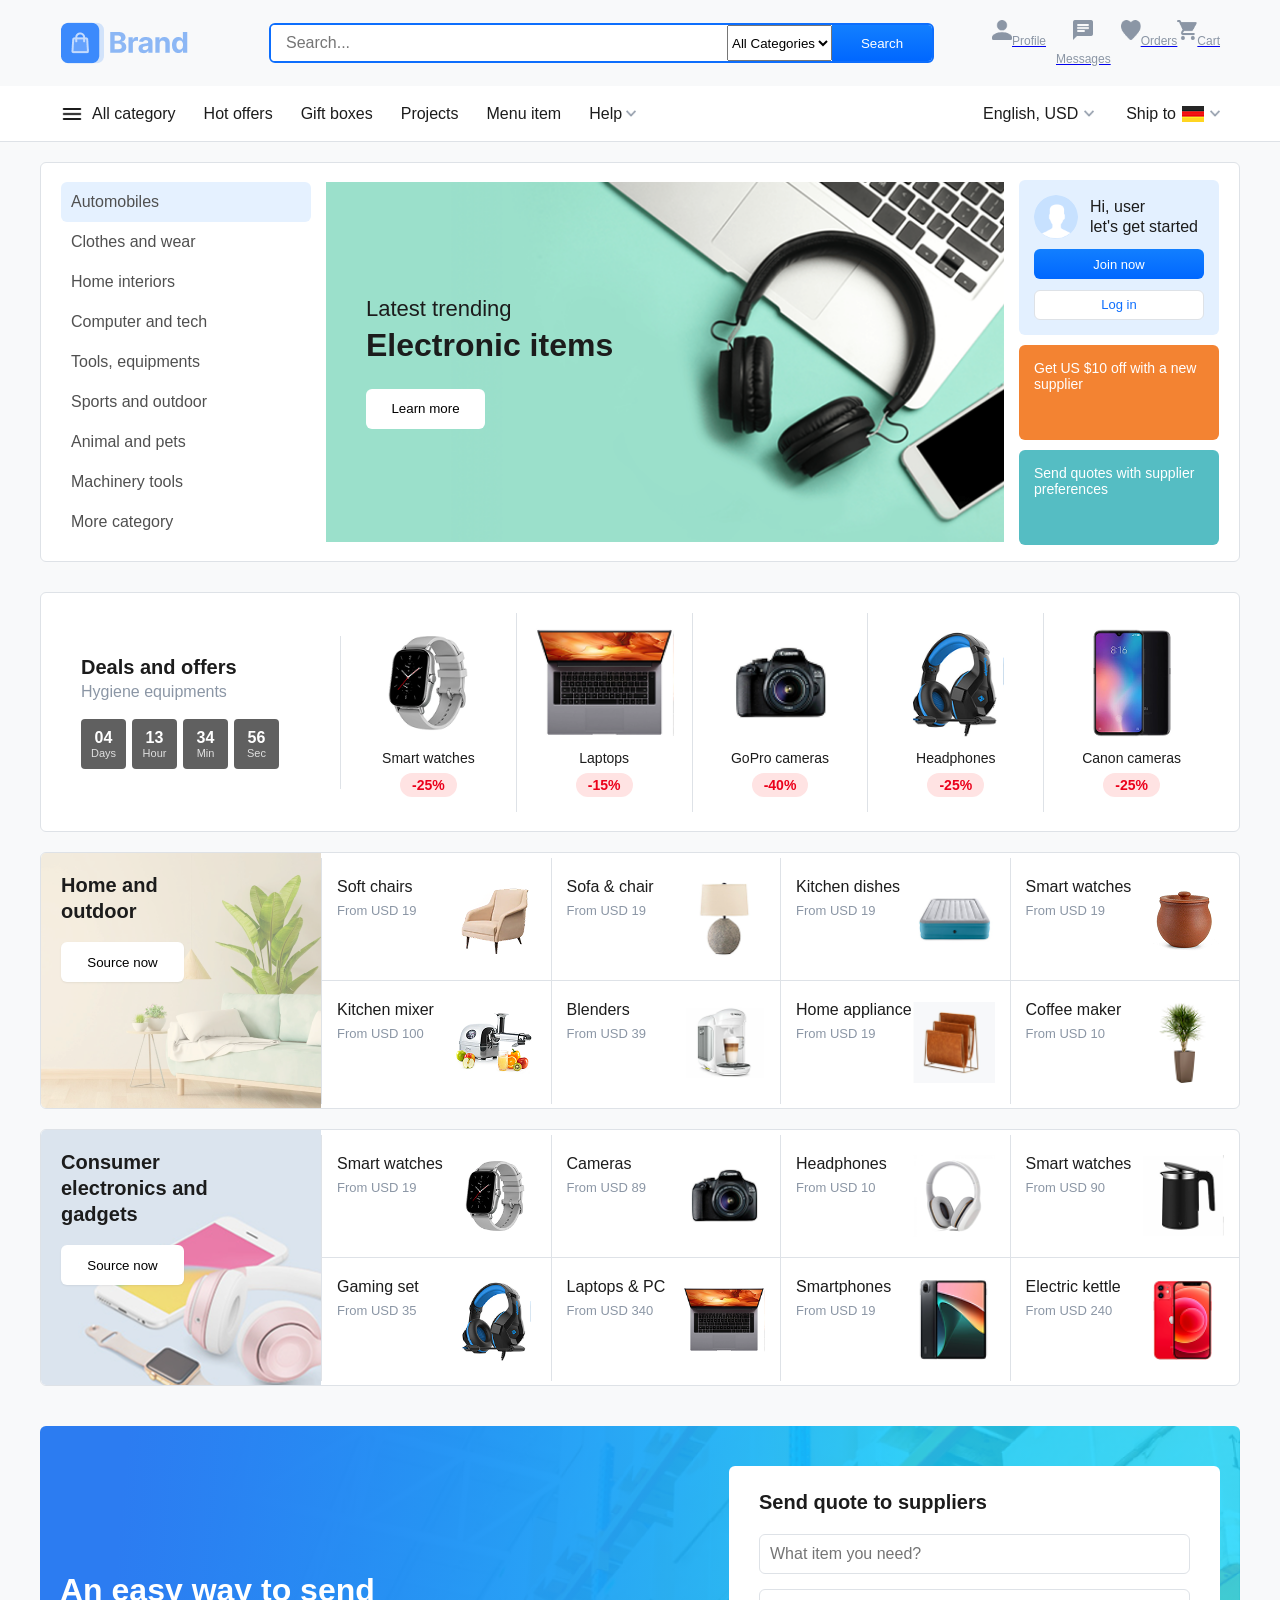
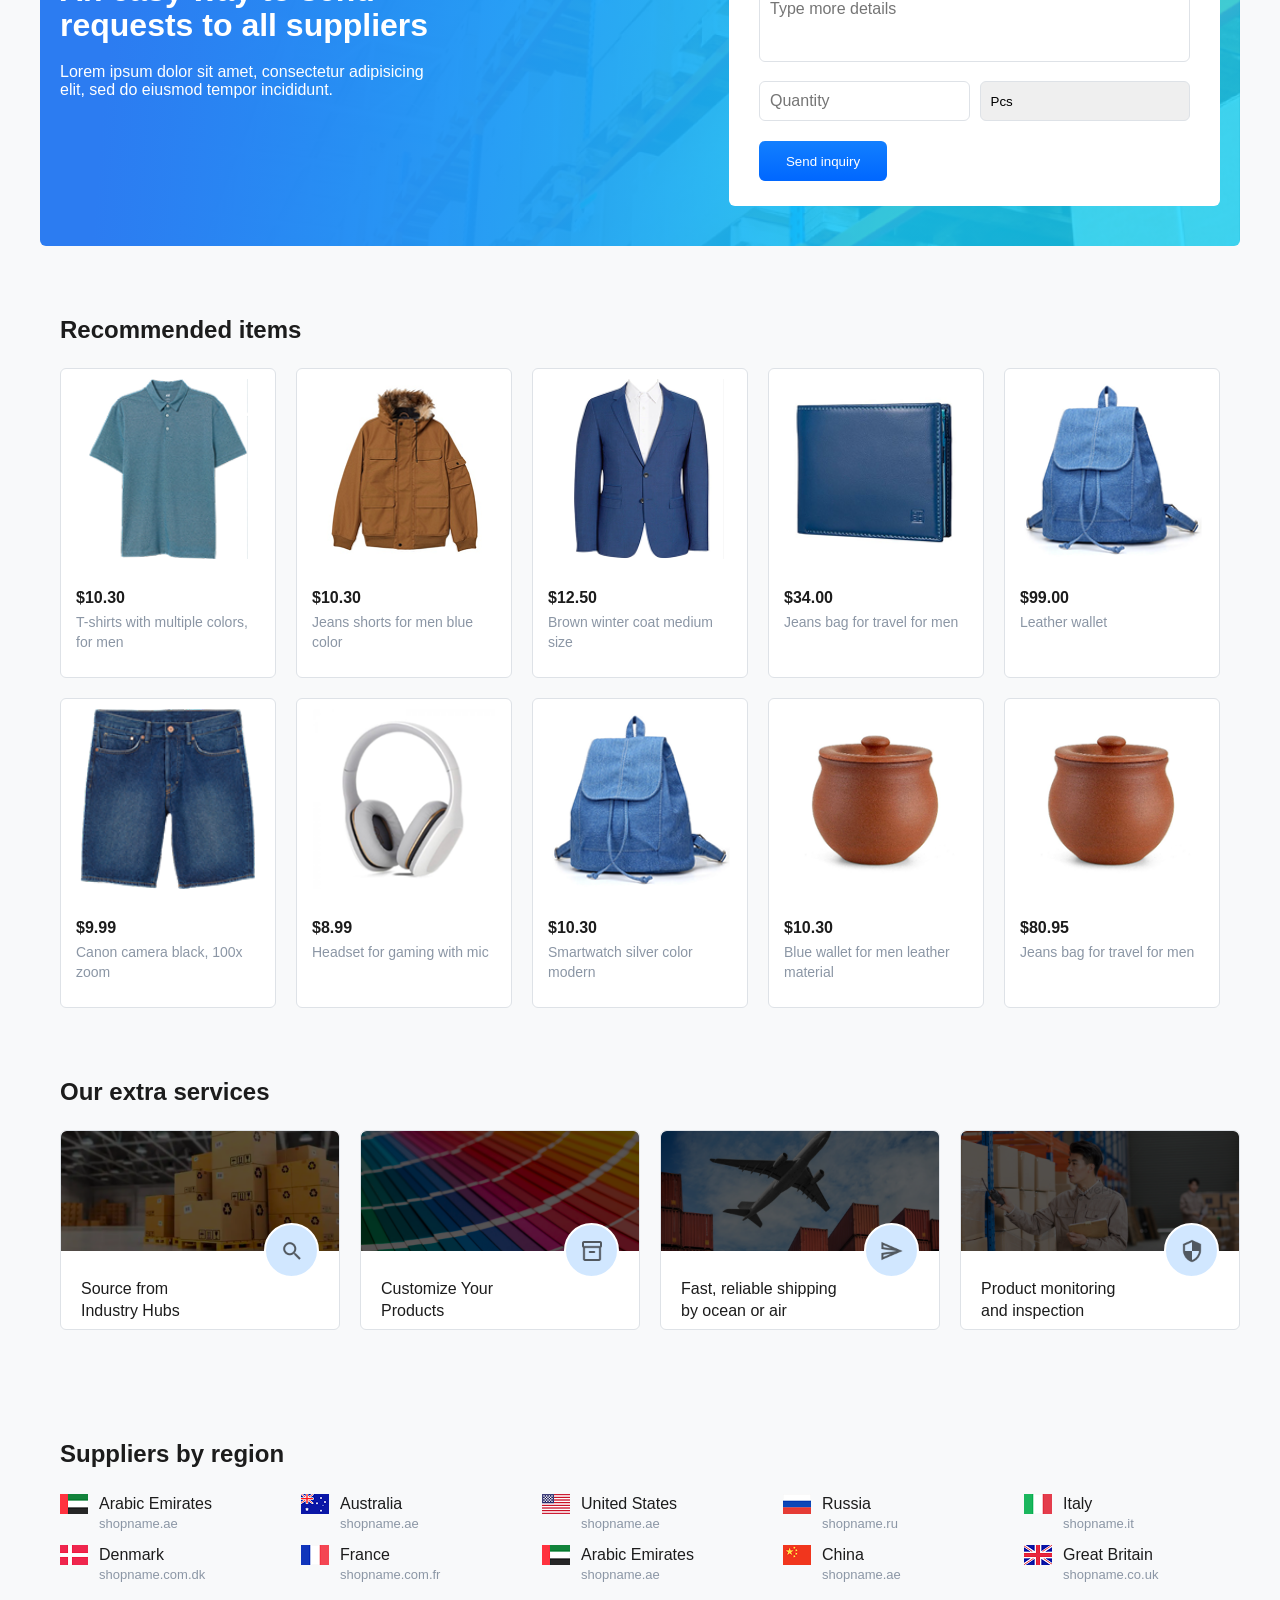
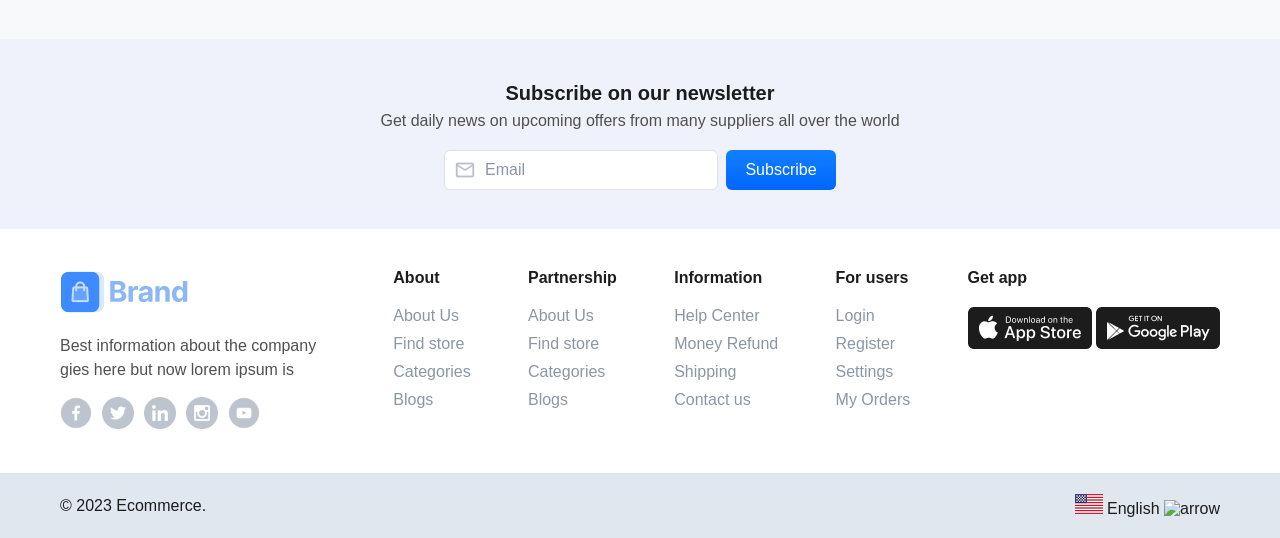
==== commit 713417bd: "format: git commit message" ====
--- a/Index.html
+++ b/Index.html
@@ -24,16 +24,22 @@
             </div>
             <div class="user-actions">
             <div class="action-items">
+                <a href="Index.html">
                 <img src="assets/header-icons/Profile.png" alt="profile"><span>Profile</span>
+            </a>
             </div>
             <div class="action-items">
-                <img src="assets/header-icons/Messages.png" alt="messages"><span>Messages</span>
-            </div>
+                <a href="Product-grid.html"><img src="assets/header-icons/Messages.png" alt="messages"><span>Messages</span>
+            </a>
+                </div>
             <div class="action-items">
-                <img src="assets/header-icons/Orders.png" alt="orders"><span>Orders</span>
+                <a href="Product-list.html"><img src="assets/header-icons/Orders.png" alt="orders"><span>Orders</span>
+                </a>
             </div>
             <div class="action-items">
-                <img src="assets/header-icons/Cart.png" alt="cart"><span>Cart</span>
+                <a href="Cart.html">
+                    <img src="assets/header-icons/Cart.png" alt="cart"><span>Cart</span>
+                </a>
             </div>
             </div>
         </div>
--- a/Index.css
+++ b/Index.css
@@ -33,6 +33,7 @@
     align-items: flex-start;
     gap: 15px; /* Gaps as per Figma */
 }
+
 
 /* --- 3. MAIN HEADER SECTION --- */
 .main-banner {
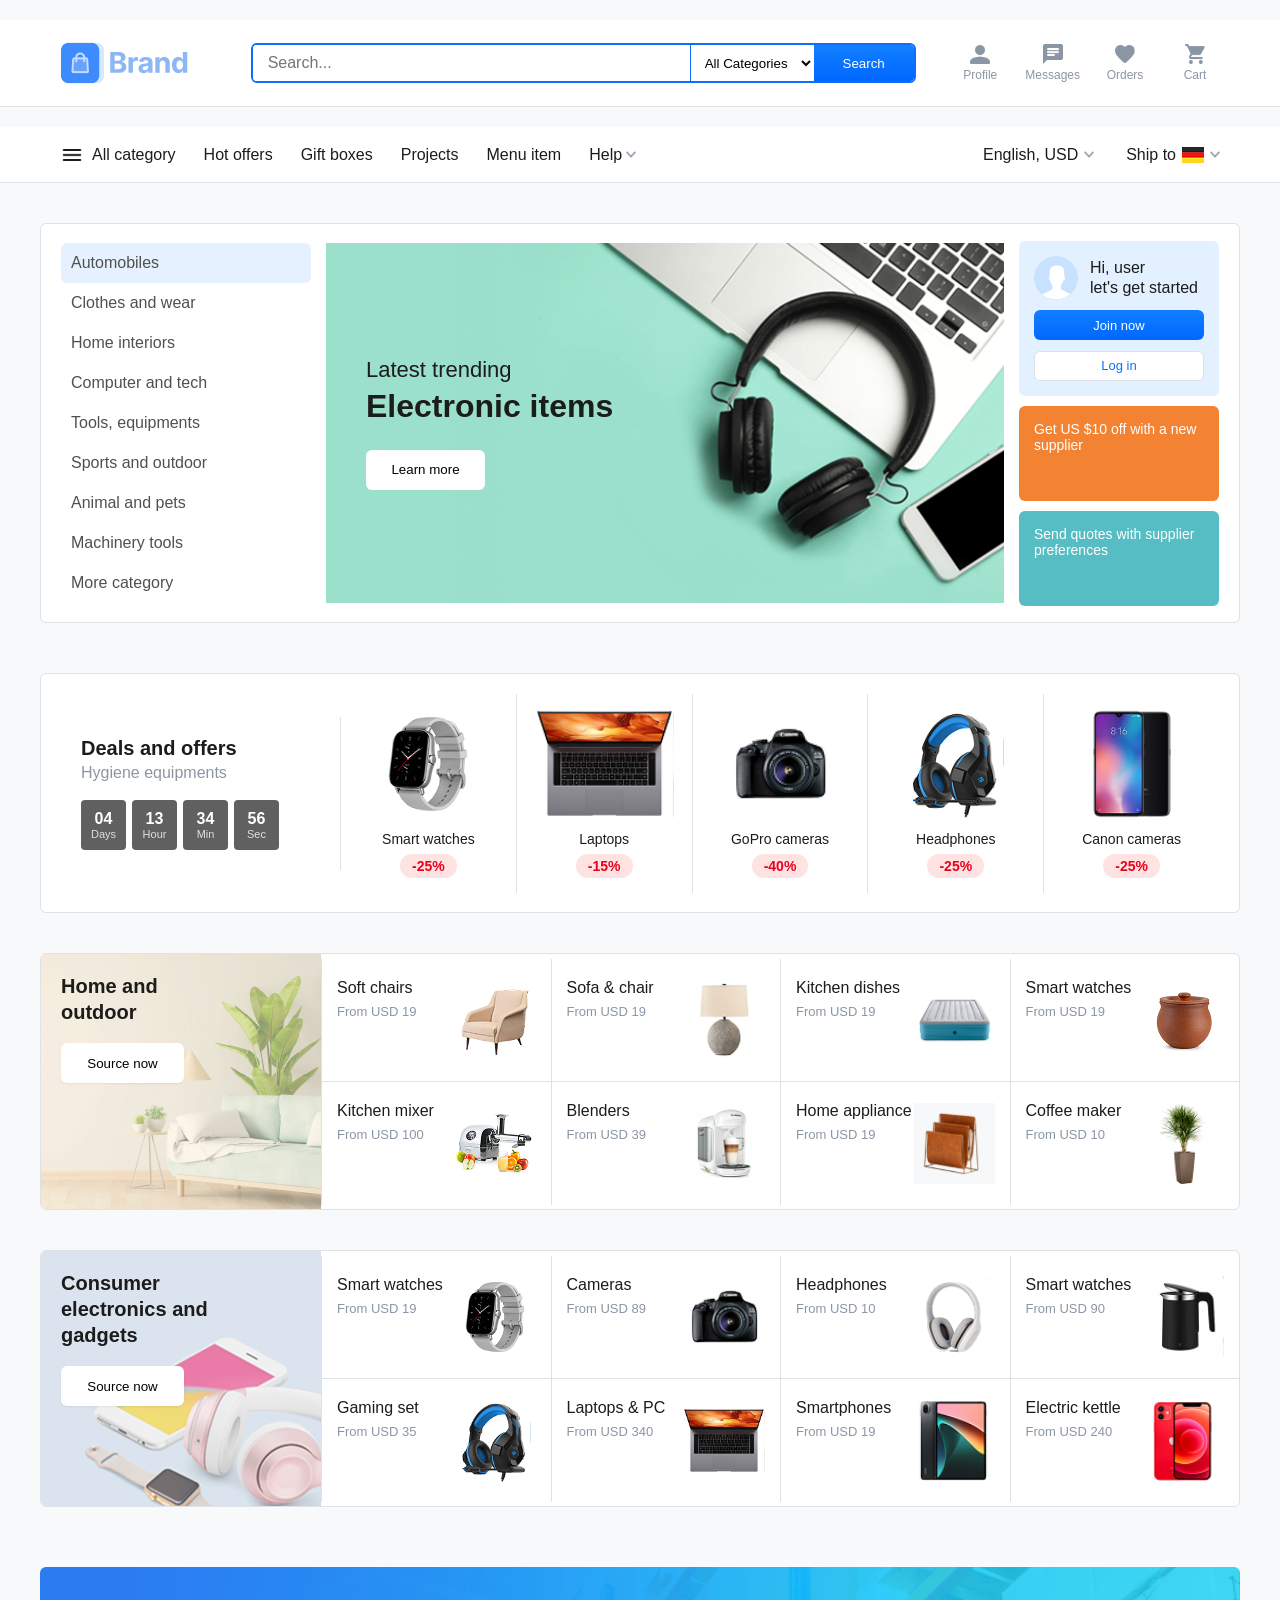
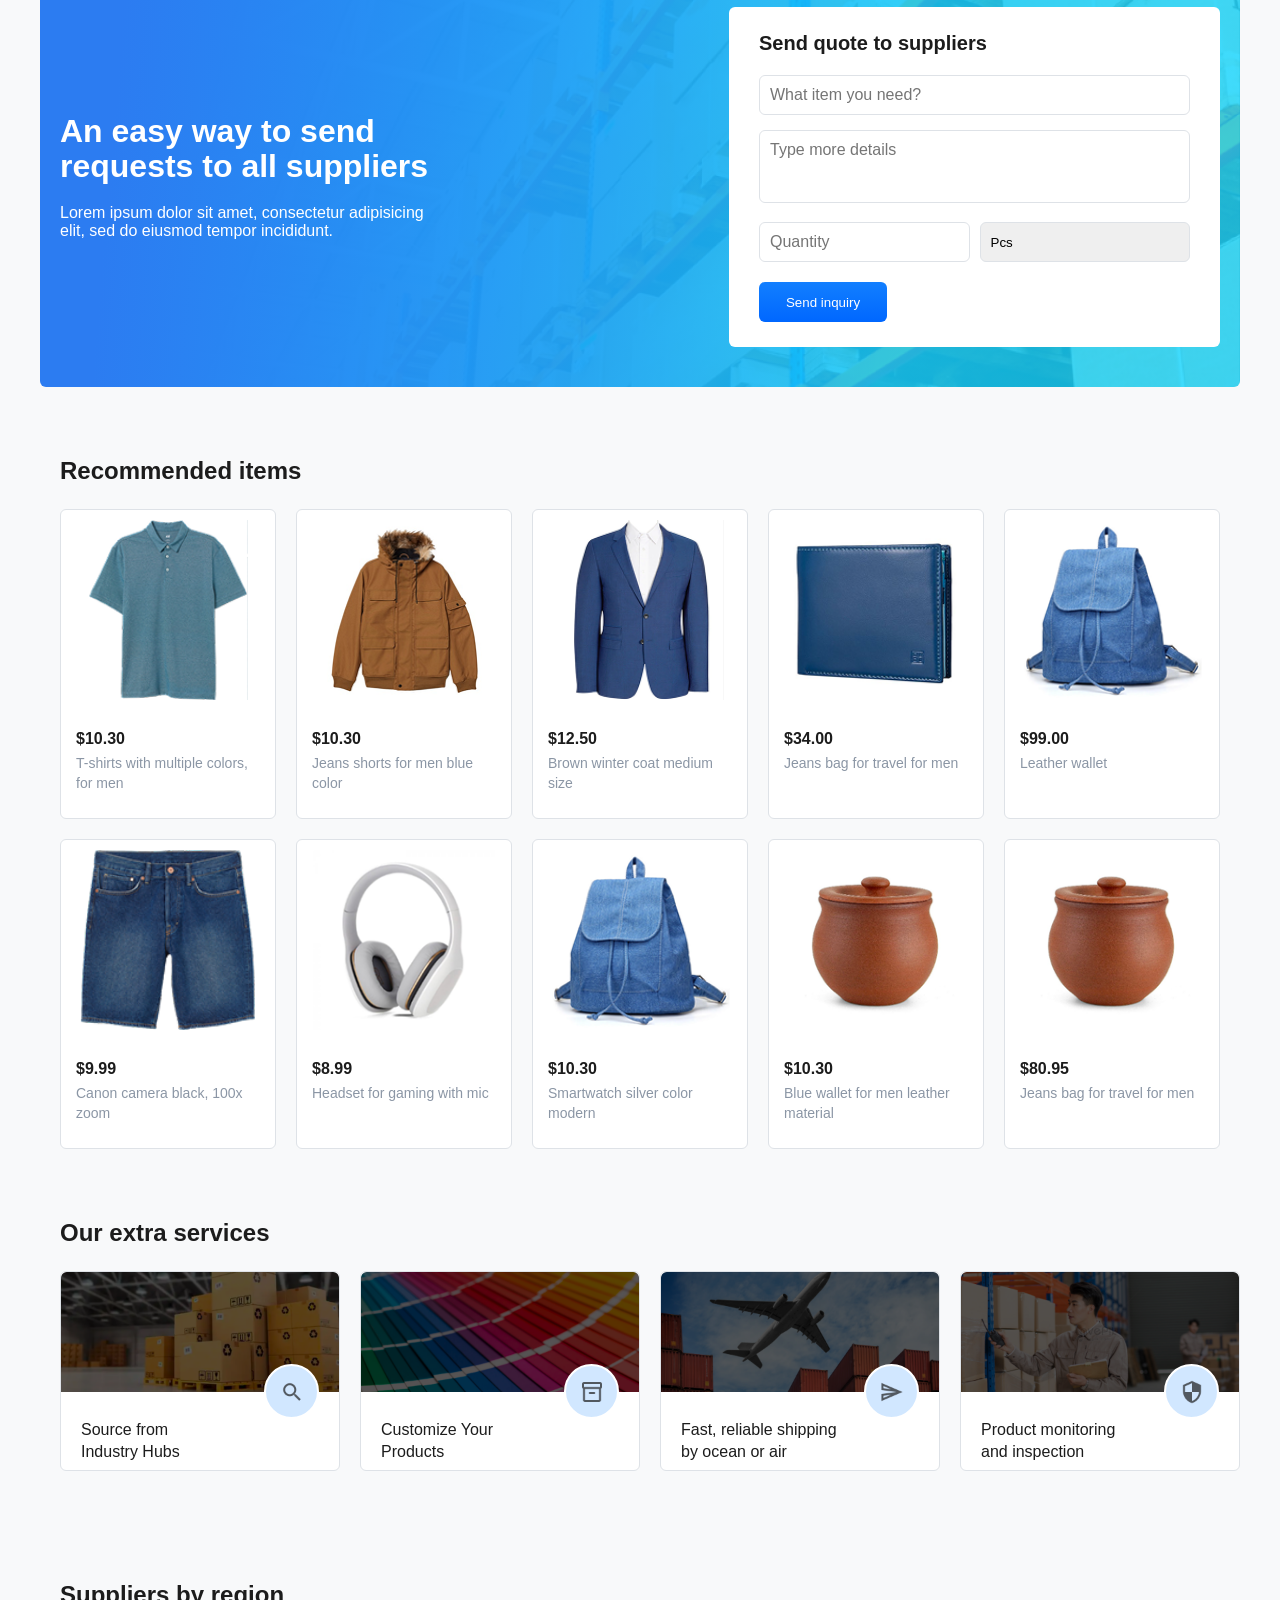
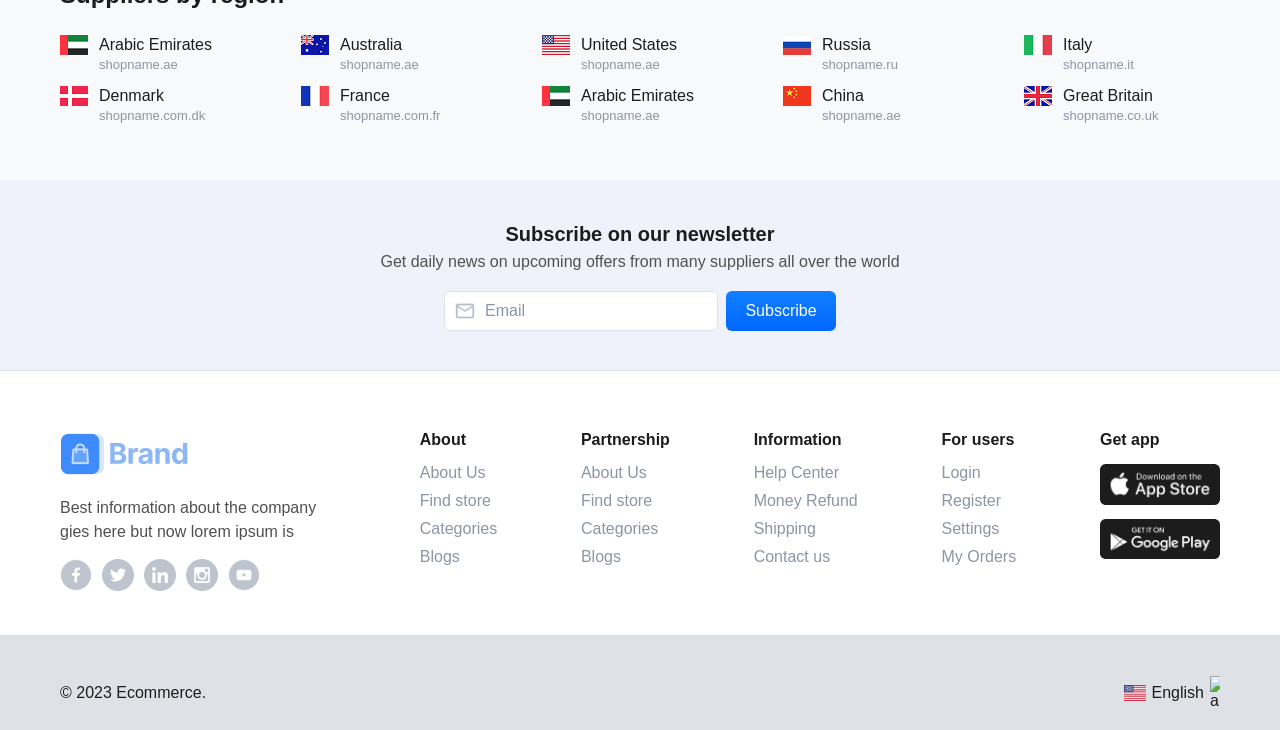
==== commit e42cfc6f: "Final submitted now" ====
--- a/Index.html
+++ b/Index.html
@@ -5,7 +5,7 @@
     <meta name="viewport" content="width=device-width, initial-scale=1.0">
     <title>Index</title>
     <link rel="stylesheet" href="Index.css">
-   <!--<link rel="stylesheet" href="style.css">-->
+   <link rel="stylesheet" href="style.css">
 </head>
 <body>
     <header class="main-header">
--- a/Index.css
+++ b/Index.css
@@ -12,15 +12,7 @@
     color: #1C1C1C;
 }
 
-/* --- 2. Standard Layout Container --- */
-.container, .navbar-inner,  .deals-inner, .block-inner, .inquiry-inner, .footer-container, .bottom-container {
-    max-width: 1200px;
-    margin: 0 auto;
-    padding: 0 20px;
-    display: flex;
-    justify-content: space-between;
-    align-items: center;
-}
+
 /*changes i done*/
 .hero-inner{
     background: #FFFFFF;
@@ -52,105 +44,9 @@
     height: 86px;
 }
 
-.logo img {
-    height: 46px;
-    display: block;
-}
-
-.input-group {
-    display: flex;
-    width: 665px;
-    height: 40px;
-    border: 2px solid #0D6EFD;
-    border-radius: 6px;
-    overflow: hidden;
-}
-
-.search-input {
-    flex: 1;
-    border: none;
-    padding-left: 15px;
-    font-size: 16px;
-    outline: none;
-}
-
-.search-button {
-    width: 100px;
-    background: linear-gradient(180deg, #127FFF 0%, #0067FF 100%);
-    color: #FFFFFF;
-    border: none;
-    cursor: pointer;
-    font-weight: 500;
-}
-
-.user-actions {
-    display: flex;
-    width: 228px; 
-    justify-content: space-between; 
-}
-
-.action-items {
-    display: flex;
-    flex-direction: column; 
-    align-items: center;
-    text-align: center;
-    cursor: pointer;
-}
-
-.action-items img {
-    width: 20px; 
-    height: 20px;
-    margin-bottom: 5px;
-}
-
-.action-items span {
-    color: #8B96A5; 
-    font-size: 12px;
-}
-
-/* --- 4. SECONDARY NAVBAR --- */
-.secondary-navbar {
-    height: 56px;
-    background-color: #FFFFFF;
-    border-bottom: 1px solid #DEE2E7;
-    width: 100%;
-}
-
-.navbar-inner {
-    height: 100%;
-}
-
-.nav-links {
-    display: flex;
-    align-items: center;
-}
-
-.all-category-btn {
-    display: flex;
-    align-items: center;
-    gap: 8px;
-    font-weight: 500;
-    font-size: 16px;
-    margin-right: 28px; 
-    cursor: pointer;
-}
-
-.menu-icon {
-    width: 24px;
-}
-
-.main-nav-list {
-    display: flex;
-    list-style: none;
-    gap: 28px;
-}
-
-.main-nav-list li a {
-    text-decoration: none;
-    color: #1C1C1C;
-    font-size: 16px;
-    font-weight: 500;
-}
+
+
+
 
 .dropdown {
     display: flex;
@@ -163,10 +59,7 @@
     height: auto;
 }
 
-.nav-settings {
-    display: flex;
-    gap: 32px;
-}
+
 
 .setting-item {
     display: flex;
@@ -176,9 +69,7 @@
     font-size: 16px;
 }
 
-.nav-flag {
-    width: 22px;
-}
+
 
 /* --- 5. HERO SECTION --- */
 .hero-section {
@@ -827,11 +718,7 @@
     align-items: flex-start !important; 
     padding-bottom: 40px; 
 }
-.footer-col ul { list-style: none; }
-.footer-col h4 { margin-bottom: 20px; font-size: 16px; font-weight: 600; }
-.footer-col li { margin-bottom: 10px; list-style: none; }
-.footer-col a { text-decoration: none; color: #8B96A5; font-size: 16px; }
-.footer-bottom { background-color: #E0E7EE; border-top: 1px solid #DEE2E7; padding: 20px 0; }
+
 
 /* --- Suppliers Region Section --- */
 .region-section {
--- a/style.css
+++ b/style.css
@@ -74,27 +74,30 @@
 
 .user-actions {
     display: flex;
-    width: 228px; 
-    justify-content: space-between; 
+    gap: 20px; /* Icons ke darmiyan munasib gap */
+    justify-content: flex-end; /* Right side par align rahega */
+    align-items: center;
 }
 
 .action-items {
     display: flex;
     flex-direction: column; 
     align-items: center;
-    text-align: center;
     cursor: pointer;
+    min-width: 50px; /* Taake text lamba ho toh icon hilay nahi */
 }
 
 .action-items img {
     width: 20px; 
     height: 20px;
-    margin-bottom: 5px;
+    object-fit: contain;
+    margin-bottom: 0; /* Extra margin hata dein kyunke gap use ho raha hai */
 }
 
 .action-items span {
-    color: #8B96A5; 
+    color: #8B96A5; /* Professional Gray color */
     font-size: 12px;
+    font-weight: 400;
 }
 
 /* --- 4. SECONDARY NAVBAR --- */
@@ -335,12 +338,12 @@
 
 /* 1. Links ki default blue line aur color khatam karein */
 .action-items a {
-    text-decoration: none; /* Underline khatam */
-    color: #8B96A5;        /* Figma wala gray color */
-    display: flex;         /* Flexbox layout barkarar rakhega */
-    flex-direction: column; /* Icon ooper aur text niche */
-    align-items: center;    /* Center align karega */
-    gap: 4px;              /* Icon aur text ke beech gap */
+    display: flex;
+    flex-direction: column;
+    align-items: center;
+    text-decoration: none !important; /* Underline khatam */
+    gap: 5px; /* Icon aur text ke darmiyan spacing */
+    transition: 0.3s;
 }
 
 /* 2. Hover effect (Optional: jab mouse le kar jayen) */
@@ -348,12 +351,18 @@
     color: #0D6EFD; /* Primary blue color on hover */
 }
 
+.action-items a:hover span {
+    color: #0D6EFD; /* Hover karne par text blue ho jayega */
+}
 /* 3. Image sizing ensure karein */
-.action-items a img {
-    width: 20px;
-    height: 20px;
-    margin-bottom: 5px;
-}
+
+
+.action-items a:hover img {
+    filter: brightness(0) saturate(100%) invert(35%) sepia(93%) font-family: 'Inter', sans-serif;
+    /* Optional: Icon ko bhi blue tint dene ke liye */
+}
+/* 2. Har item (Icon + Text) ko center karein */
+
 
 /* 4. Span (Text) ki styling */
 .action-items a span {
@@ -361,3 +370,70 @@
     color: inherit; /* Parent anchor wala color hi use karega */
 }
 
+/* Links ki default styling khatam karein */
+.action-items a {
+    display: flex;
+    flex-direction: column;
+    align-items: center;
+    text-decoration: none !important; /* Underline khatam */
+    color: #8B96A5 !important; /* Standard Grey color for all pages */
+    gap: 4px;
+    transition: 0.3s ease;
+}
+
+/* Hover par blue color dikhane ke liye */
+.action-items a:hover {
+    color: #0D6EFD !important;
+}
+
+.action-items img {
+    width: 20px;
+    height: 20px;
+    object-fit: contain;
+}
+
+.action-items span {
+    font-size: 12px;
+    font-weight: 400;
+    color: inherit; /* Anchor wala color hi uthayega */
+}
+
+/* Sab pages ke liye links ki default underline khatam */
+.action-items a, 
+.action-items a span {
+    text-decoration: none !important; /* Forcefully remove underline */
+    border-bottom: none !important;  /* Agar border-bottom use ho rahi hai */
+    outline: none !important;
+}
+
+.action-items a {
+    display: flex;
+    flex-direction: column;
+    align-items: center;
+    color: #8B96A5 !important; /* Standard Gray color */
+    gap: 4px;
+}
+
+/* Hover state styling */
+.action-items a:hover, 
+.action-items a:hover span {
+    color: #0D6EFD !important; /* Hover par blue */
+    text-decoration: none !important;
+}
+
+
+
+
+
+
+
+
+
+
+
+
+
+
+
+
+
